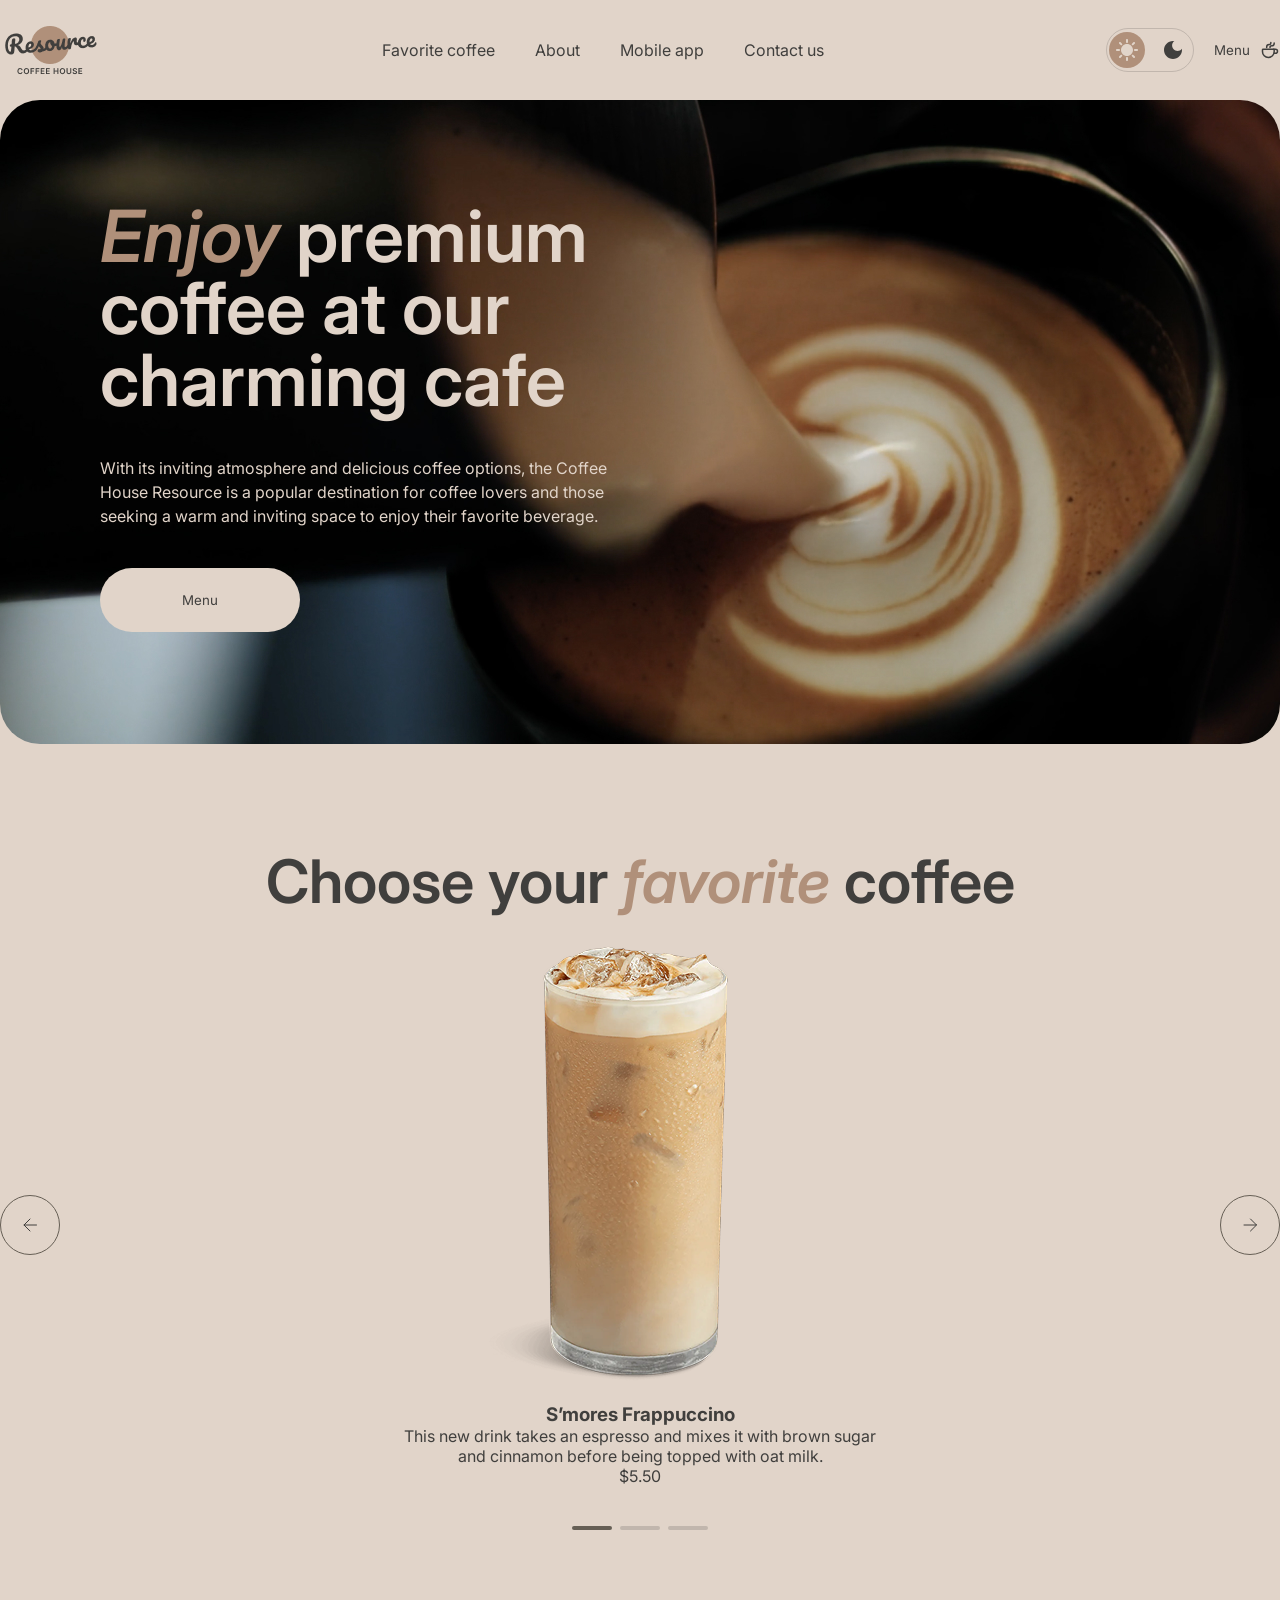
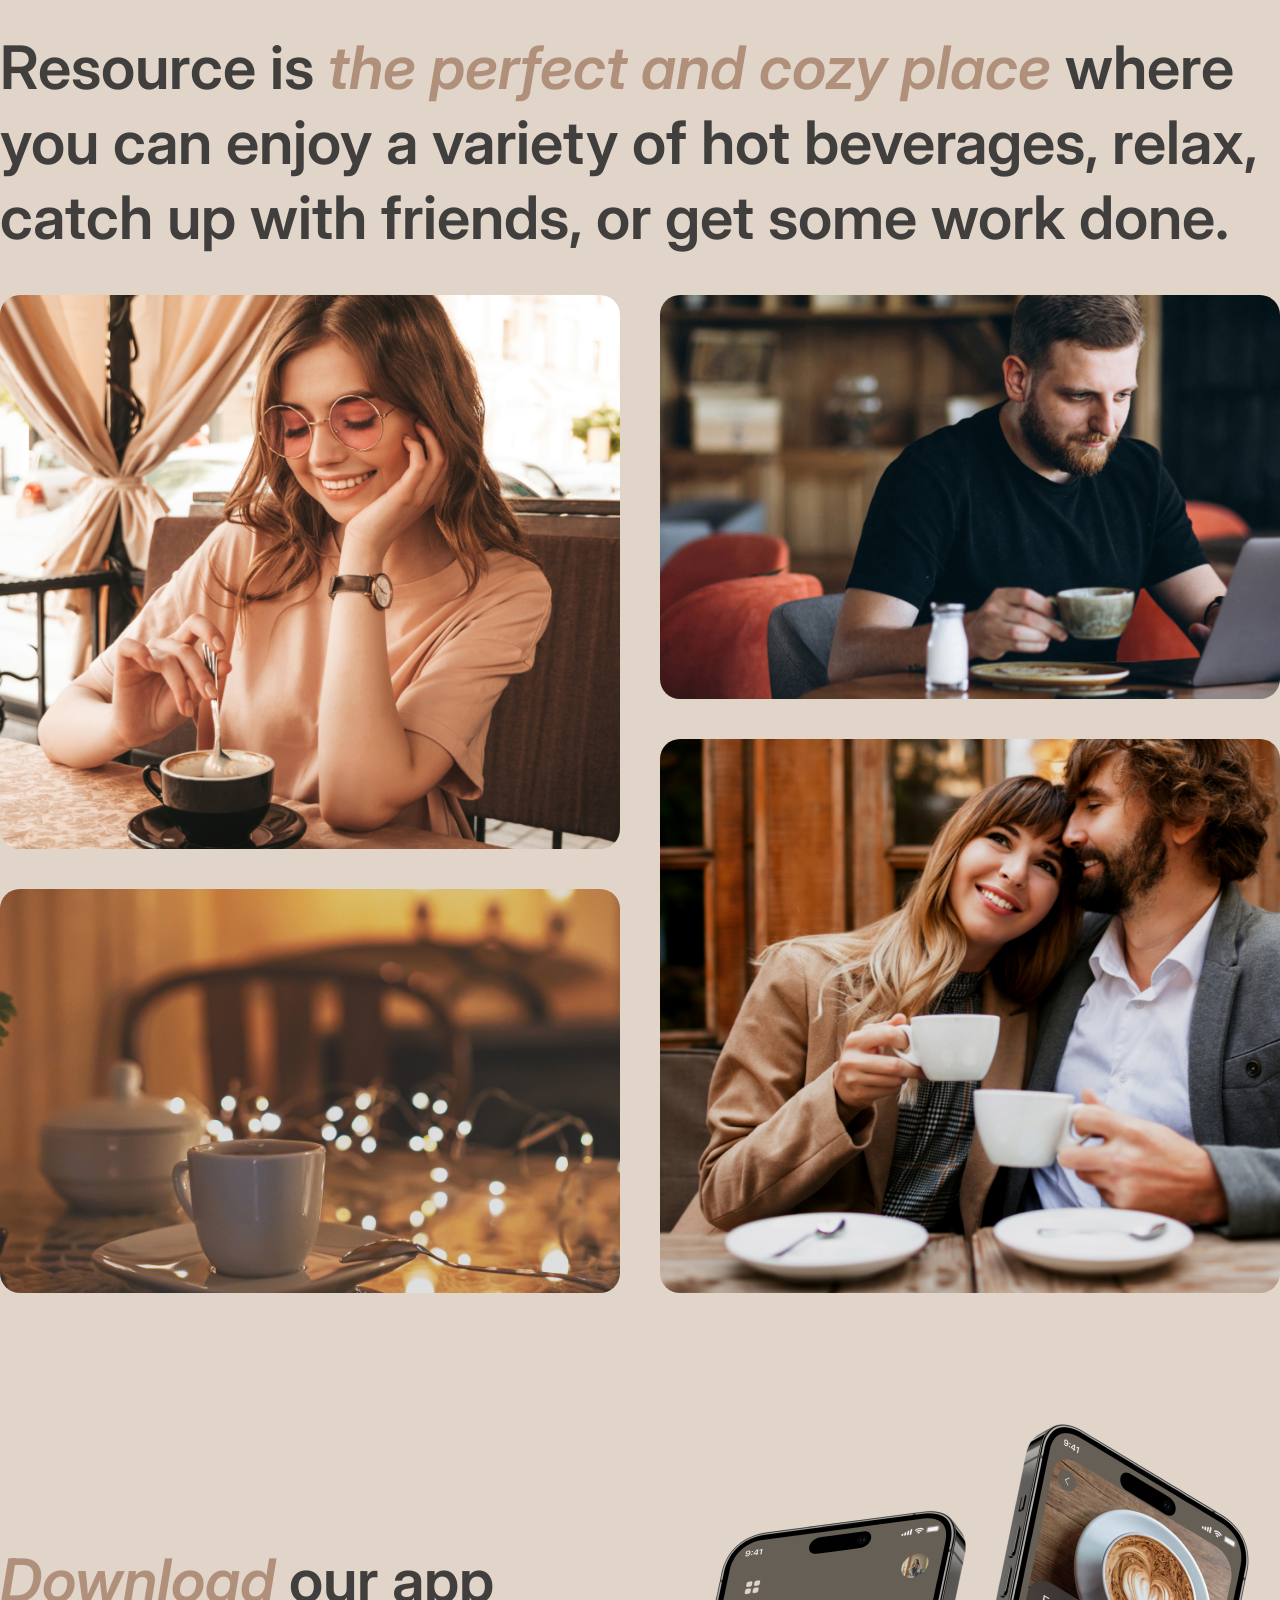
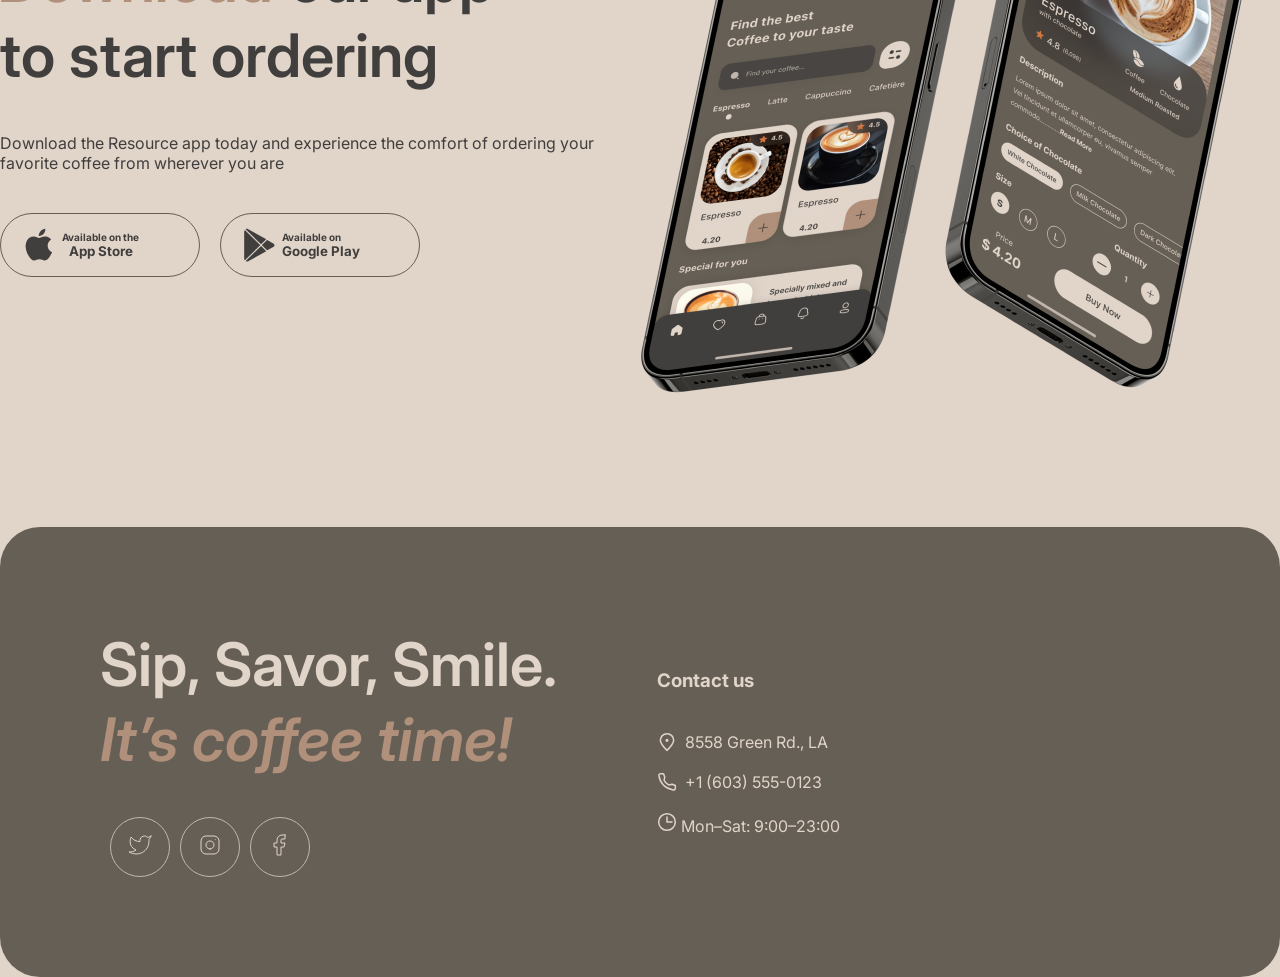
==== index.html @ 0cc82305 "fix: fix layout for desc" ====
<!DOCTYPE html>
<html lang="en">

<head>
    <meta charset="UTF-8">
    <meta name="viewport" content="width=device-width, initial-scale=1.0">
    <link rel="preconnect" href="https://fonts.googleapis.com">
    <link rel="preconnect" href="https://fonts.gstatic.com" crossorigin>
    <link
        href="https://fonts.googleapis.com/css2?family=Inter:ital,opsz,wght@0,14..32,100..900;1,14..32,100..900&display=swap"
        rel="stylesheet">
    <link rel="stylesheet" href="style.css">
    <title>Document</title>
</head>

<body>
    <header class="header">
        <div class="container">
            <div class="logo">
                <img src="img/logo-light.png" alt="logo" class="logo-light">
                <img src="img/logo-dark.png" alt="logo" class="logo-dark">
            </div>
            <nav class="nav">
                <ul class="nav-list">
                    <li class="nav-item"><a href="#choose">Favorite coffee</a></li>
                    <li class="nav-item"><a href="#about">About</a></li>
                    <li class="nav-item"><a href="#app">Mobile app</a></li>
                    <li class="nav-item"><a href="#contacts">Contact us</a></li>
                </ul>
            </nav>
            <div class="actions">
                <div class="theme-switcher">
                    <div class="sun"><svg width="22" height="22" viewBox="0 0 22 22" fill="none"
                            xmlns="http://www.w3.org/2000/svg">
                            <path
                                d="M10 3V1C10 0.45 10.45 0 11 0C11.55 0 12 0.45 12 1V3C12 3.55 11.55 4 11 4C10.45 4 10 3.55 10 3ZM17.36 6.05L18.77 4.63C19.16 4.24 19.16 3.61 18.77 3.22C18.38 2.83 17.75 2.83 17.36 3.22L15.95 4.64C15.56 5.03 15.56 5.66 15.95 6.05C16.34 6.44 16.97 6.44 17.36 6.05ZM21 10H19C18.45 10 18 10.45 18 11C18 11.55 18.45 12 19 12H21C21.55 12 22 11.55 22 11C22 10.45 21.55 10 21 10ZM11 18C10.45 18 10 18.45 10 19V21C10 21.55 10.45 22 11 22C11.55 22 12 21.55 12 21V19C12 18.45 11.55 18 11 18ZM4.64 6.05L3.22 4.64C2.83 4.25 2.83 3.61 3.22 3.23C3.61 2.85 4.25 2.84 4.63 3.23L6.04 4.64C6.43 5.03 6.43 5.67 6.04 6.05C5.65 6.43 5.02 6.44 4.64 6.05ZM15.95 15.95C15.56 16.34 15.56 16.98 15.95 17.36L17.36 18.77C17.75 19.16 18.39 19.16 18.77 18.77C19.16 18.38 19.16 17.74 18.77 17.36L17.36 15.95C16.98 15.56 16.34 15.56 15.95 15.95ZM1 12H3C3.55 12 4 11.55 4 11C4 10.45 3.55 10 3 10H1C0.45 10 0 10.45 0 11C0 11.55 0.45 12 1 12ZM4.64 18.78L6.05 17.37C6.44 16.98 6.44 16.34 6.05 15.96C5.66 15.58 5.02 15.57 4.64 15.96L3.23 17.37C2.84 17.76 2.84 18.4 3.23 18.78C3.61 19.17 4.25 19.17 4.64 18.78ZM11 5C7.69 5 5 7.69 5 11C5 14.31 7.69 17 11 17C14.31 17 17 14.31 17 11C17 7.69 14.31 5 11 5Z"
                                fill="#E1D4C9" />
                        </svg></div>
                    <div class="moon"><svg width="18" height="18" viewBox="0 0 18 18" fill="none"
                            xmlns="http://www.w3.org/2000/svg">
                            <path
                                d="M9 0C4.03 0 0 4.03 0 9C0 13.97 4.03 18 9 18C13.97 18 18 13.97 18 9C18 8.54 17.96 8.08 17.9 7.64C16.92 9.01 15.32 9.9 13.5 9.9C10.52 9.9 8.1 7.48 8.1 4.5C8.1 2.69 8.99 1.08 10.36 0.0999999C9.92 0.0399999 9.46 0 9 0Z"
                                fill="#403F3D" />
                        </svg></div>
                </div>
                <button class="menu-btn"><a href="catalog.html">Menu <svg width="20" height="20" viewBox="0 0 20 20"
                            fill="none" xmlns="http://www.w3.org/2000/svg">

                            <path
                                d="M14.167 9.76667V11.6667C14.167 14.8883 11.5553 17.5 8.33366 17.5C5.112 17.5 2.50033 14.8883 2.50033 11.6667V9.76667C2.50033 9.4353 2.76896 9.16667 3.10033 9.16667H13.567C13.8984 9.16667 14.167 9.4353 14.167 9.76667Z"
                                stroke="currentColor" stroke-width="1.5" stroke-linecap="round"
                                stroke-linejoin="round" />
                            <path
                                d="M10.0003 7.50008C10.0003 6.66675 10.5956 5.83341 11.786 5.83341C13.101 5.83341 14.167 4.76743 14.167 3.45246V2.91675"
                                stroke="currentColor" stroke-width="1.5" stroke-linecap="round"
                                stroke-linejoin="round" />
                            <path
                                d="M6.66634 7.5V7.08333C6.66634 5.70262 7.78563 4.58333 9.16634 4.58333C10.0868 4.58333 10.833 3.83714 10.833 2.91667V2.5"
                                stroke="currentColor" stroke-width="1.5" stroke-linecap="round"
                                stroke-linejoin="round" />
                            <path
                                d="M13.333 9.16675H15.4163C16.5669 9.16675 17.4997 10.0995 17.4997 11.2501C17.4997 12.4007 16.5669 13.3334 15.4163 13.3334H14.1663"
                                stroke="currentColor" stroke-width="1.5" stroke-linecap="round"
                                stroke-linejoin="round" />
                        </svg></a>
                </button>

                <button class="hamburger">
                    <span></span>
                    <span></span>
                    <span></span>
                </button>
            </div>

        </div>

    </header>

    <main>
        <section class="hero">
            <div class="container">
                <div class="hero-wrapper">
                    <h1 class="main-title"><span class="italic">Enjoy </span>premium coffee at our charming cafe</h1>
                    <div class="descr descr-hero">With its inviting atmosphere and delicious coffee options, the Coffee
                        House
                        Resource is a popular destination for coffee lovers and those seeking a warm and inviting space
                        to enjoy
                        their favorite beverage.</div>
                    <button class="btn"><a href="catalog.html">Menu</a></button>
                </div>

            </div>

        </section>
        <section class="choose" id="choose">
            <div class="container">
                <h2>Choose your <span class="italic">favorite</span> coffee</h2>
                <div class="slider">
                    <div class="arrow-left"><svg width="24" height="24" viewBox="0 0 24 24" fill="none"
                            xmlns="http://www.w3.org/2000/svg">
                            <path d="M18.5 12H6M12 18L6 12L12 6" stroke="currentColor" stroke-linecap="round"
                                stroke-linejoin="round" />
                        </svg></div>
                    <div class="slider-card">
                        <div class="slider-image">
                            <img src="img/coffee-slider-1.png" alt="Frappuccino">
                        </div>
                        <h3 class="slider-title">S’mores Frappuccino</h3>
                        <div class="descr">This new drink takes an espresso and mixes it with brown sugar and
                            cinnamon before being topped with oat milk.</div>
                        <div class="slider-price">$5.50</div>
                        <div class="slider-controls">
                            <div class="slider-control control-active"></div>
                            <div class="slider-control"></div>
                            <div class="slider-control"></div>
                        </div>
                    </div>
                    <div class="arrow-right"><svg width="24" height="24" viewBox="0 0 24 24" fill="none"
                            xmlns="http://www.w3.org/2000/svg">
                            <path d="M6 12H18.5M12.5 18L18.5 12L12.5 6" stroke="currentColor" stroke-linecap="round"
                                stroke-linejoin="round" />
                        </svg>
                    </div>
                </div>
            </div>

        </section>
        <section class="about" id="about">
            <div class="container">
                <h2>Resource is <span class="italic">the perfect and cozy place</span> where you can enjoy a variety of
                    hot beverages, relax, catch
                    up with friends, or get some work done.</h2>
                <div class="gallery">
                    <div class="gallery-column">
                        <div class="gallery-item gallery-item-tall"><img src="img/about-1.jpg" alt=""
                                class="gallery-img"></div>
                        <div class="gallery-item gallery-item-short"><img src="img/about-2.jpg" alt=""
                                class="gallery-img"></div>
                    </div>
                    <div class="gallery-column">
                        <div class="gallery-item gallery-item-short"><img src="img/about-3.jpg" alt=""
                                class="gallery-img"></div>
                        <div class="gallery-item gallery-item-tall"><img src="img/about-4.jpg" alt=""
                                class="gallery-img"></div>
                    </div>

                </div>
            </div>
        </section>
        <section id="app">
            <div class="container">
                <div class="app-wrapper">
                    <h2><span class="italic">Download</span> our app<br>
                        to start ordering</h2>
                    <div class="descr">Download the Resource app today and experience the comfort of ordering your
                        favorite
                        coffee from wherever you are</div>

                    <div class="download-btns">
                        <button class="download-btn"><svg width="36" height="36" viewBox="0 0 36 36" fill="none"
                                xmlns="http://www.w3.org/2000/svg">
                                <path
                                    d="M26.7073 18.6307C26.6704 14.6324 30.065 12.6872 30.2203 12.5966C28.2977 9.86366 25.3178 9.49026 24.2707 9.46048C21.7679 9.20369 19.3403 10.9206 18.0654 10.9206C16.765 10.9206 14.8017 9.48529 12.6858 9.52747C9.96293 9.56841 7.41566 11.1055 6.0186 13.4923C3.13542 18.359 5.28572 25.5108 8.04802 29.4446C9.42981 31.3712 11.0444 33.5223 13.1578 33.4466C15.2254 33.3635 15.9978 32.1614 18.4929 32.1614C20.9651 32.1614 21.6903 33.4466 23.8457 33.3983C26.0647 33.3635 27.4618 31.463 28.7952 29.519C30.392 27.3108 31.0333 25.1362 31.0588 25.0245C31.0066 25.0071 26.7493 23.4229 26.7073 18.6307Z"
                                    fill="currentColor" />
                                <path
                                    d="M22.6357 6.87268C23.7477 5.51675 24.5086 3.67205 24.2974 1.80005C22.6879 1.86952 20.675 2.88554 19.5159 4.21169C18.4903 5.38029 17.5742 7.29571 17.8109 9.097C19.6189 9.2285 21.4753 8.20752 22.6357 6.87268Z"
                                    fill="currentColor" />
                            </svg>
                            <div class="btn-text">
                                <p>Available on the</p>
                                <p>App Store</p>
                            </div>
                        </button>
                        <button class="download-btn">
                            <svg width="36" height="36" viewBox="0 0 36 36" fill="none"
                                xmlns="http://www.w3.org/2000/svg">
                                <path
                                    d="M3.7558 3.20297C3.39335 3.57289 3.18359 4.14884 3.18359 4.89471V31.4994C3.18359 32.2453 3.39335 32.8212 3.7558 33.1911L3.84525 33.2723L19.1359 18.37V18.0181L3.84525 3.11575L3.7558 3.20297Z"
                                    fill="currentColor" />
                                <path
                                    d="M26.0776 23.34L20.9863 18.37V18.0181L26.0837 13.0482L26.1979 13.1128L32.2345 16.4617C33.9573 17.4121 33.9573 18.976 32.2345 19.9324L26.1979 23.2753L26.0776 23.34V23.34Z"
                                    fill="currentColor" />
                                <path
                                    d="M25.2733 24.2007L20.0617 19.1195L4.68164 34.1166C5.25384 34.7031 6.18695 34.7737 7.24807 34.1873L25.2733 24.2007"
                                    fill="currentColor" />
                                <path
                                    d="M25.2733 12.1876L7.24807 2.20103C6.18695 1.62058 5.25384 1.69125 4.68164 2.27772L20.0617 17.2688L25.2733 12.1876Z"
                                    fill="currentColor" />
                            </svg>

                            <div class="btn-text">
                                <p>Available on</p>
                                <p>Google Play</p>
                            </div>
                        </button>


                    </div>
                </div>
                <div class="app-image"><img src="img/mobile-screens-t.png" alt=""></div>


            </div>
        </section>
    </main>
    <footer class="footer" id="contacts">
        <div class="container">
            <div class="socials">
                <h2>Sip, Savor, Smile.<br><span class="italic">It’s coffee time!</span></h2>
                <ul class="social-links">
                    <a href="https://twitter.com">
                        <li class="social-link"><svg width="24" height="24" viewBox="0 0 24 24" fill="none"
                                xmlns="http://www.w3.org/2000/svg">
                                <path
                                    d="M23 3.01006C23 3.01006 20.9821 4.20217 19.86 4.54006C19.2577 3.84757 18.4573 3.35675 17.567 3.13398C16.6767 2.91122 15.7395 2.96725 14.8821 3.29451C14.0247 3.62177 13.2884 4.20446 12.773 4.96377C12.2575 5.72309 11.9877 6.62239 12 7.54006V8.54006C10.2426 8.58562 8.50127 8.19587 6.93101 7.4055C5.36074 6.61513 4.01032 5.44869 3 4.01006C3 4.01006 -1 13.0101 8 17.0101C5.94053 18.408 3.48716 19.109 1 19.0101C10 24.0101 21 19.0101 21 7.51006C20.9991 7.23151 20.9723 6.95365 20.92 6.68006C21.9406 5.67355 23 3.01006 23 3.01006Z"
                                    stroke="currentColor" stroke-linecap="round" stroke-linejoin="round" />
                            </svg>
                    </a></li>
                    <li class="social-link">
                        <a href="https://instagram.com"><svg width="24" height="24" viewBox="0 0 24 24" fill="none"
                                xmlns="http://www.w3.org/2000/svg">
                                <path
                                    d="M12 16C14.2091 16 16 14.2091 16 12C16 9.79086 14.2091 8 12 8C9.79086 8 8 9.79086 8 12C8 14.2091 9.79086 16 12 16Z"
                                    stroke="currentColor" stroke-linecap="round" stroke-linejoin="round" />
                                <path
                                    d="M3 16V8C3 5.23858 5.23858 3 8 3H16C18.7614 3 21 5.23858 21 8V16C21 18.7614 18.7614 21 16 21H8C5.23858 21 3 18.7614 3 16Z"
                                    stroke="currentColor" />
                                <path d="M17.5 6.51L17.51 6.49889" stroke="#E1D4C9" stroke-linecap="round"
                                    stroke-linejoin="round" />
                            </svg></a>
                    </li>
                    <li class="social-link">
                        <a href="http://facebook.com">
                            <svg width="24" height="24" viewBox="0 0 24 24" fill="none"
                                xmlns="http://www.w3.org/2000/svg">
                                <path
                                    d="M17 2H14C12.6739 2 11.4021 2.52678 10.4645 3.46447C9.52678 4.40215 9 5.67392 9 7V10H6V14H9V22H13V14H16L17 10H13V7C13 6.73478 13.1054 6.48043 13.2929 6.29289C13.4804 6.10536 13.7348 6 14 6H17V2Z"
                                    stroke="currentColor" stroke-linecap="round" stroke-linejoin="round" />
                            </svg>

                        </a>
                    </li>
                </ul>
            </div>
            <div class="contacts">
                <h3>Contact us</h3>
                <ul class="contacts-list">
                    <li class="contacts-item">
                        <a href="https://www.google.com/maps?q=48.513891690605014,-122.33478151652291" target="_blank" rel="noopener noreferrer" class="contacts-link">
                            <svg width="20" height="20" viewBox="0 0 20 20" fill="none"
                                xmlns="http://www.w3.org/2000/svg">
                                <path
                                    d="M16.6663 8.33329C16.6663 12.0152 9.99967 18.3333 9.99967 18.3333C9.99967 18.3333 3.33301 12.0152 3.33301 8.33329C3.33301 4.65139 6.31778 1.66663 9.99967 1.66663C13.6816 1.66663 16.6663 4.65139 16.6663 8.33329Z"
                                    stroke="#E1D4C9" stroke-width="1.5" />
                                <path
                                    d="M10.0003 9.16667C10.4606 9.16667 10.8337 8.79357 10.8337 8.33333C10.8337 7.8731 10.4606 7.5 10.0003 7.5C9.54009 7.5 9.16699 7.8731 9.16699 8.33333C9.16699 8.79357 9.54009 9.16667 10.0003 9.16667Z"
                                    fill="#E1D4C9" stroke="#E1D4C9" stroke-width="1.5" stroke-linecap="round"
                                    stroke-linejoin="round" />
                            </svg>

                            <span>8558 Green Rd., LA</span>
                        </a>
                    </li>
                    <li class="contacts-item">
                        <a href="tel:+16035550123" class="contacts-link">
                            <svg width="20" height="20" viewBox="0 0 20 20" fill="none"
                                xmlns="http://www.w3.org/2000/svg">
                                <path
                                    d="M15.0984 12.2516L11.6665 12.9166C9.34845 11.7531 7.91654 10.4166 7.08321 8.33329L7.72483 4.89154L6.51197 1.66663L3.72946 1.66663C2.60191 1.66663 1.71466 2.59958 1.90108 3.71161C2.29888 6.08454 3.37231 10.0391 6.24987 12.9166C9.27338 15.9401 13.5661 17.3318 16.1378 17.9288C17.299 18.1983 18.3332 17.2908 18.3332 16.0988L18.3332 13.4843L15.0984 12.2516Z"
                                    stroke="#E1D4C9" stroke-width="1.5" stroke-linecap="round"
                                    stroke-linejoin="round" />
                            </svg>

                            <span>+1 (603) 555-0123</span>
                        </a>
                    </li>
                    <li class="contacts-item">
                        
                            <svg width="20" height="20" viewBox="0 0 20 20" fill="none"
                                xmlns="http://www.w3.org/2000/svg">
                                <g clip-path="url(#clip0_217_1736)">
                                    <path d="M10 5L10 10L15 10" stroke="#E1D4C9" stroke-width="1.5"
                                        stroke-linecap="round" stroke-linejoin="round" />
                                    <path
                                        d="M10.0003 18.3333C14.6027 18.3333 18.3337 14.6023 18.3337 9.99996C18.3337 5.39759 14.6027 1.66663 10.0003 1.66663C5.39795 1.66663 1.66699 5.39759 1.66699 9.99996C1.66699 14.6023 5.39795 18.3333 10.0003 18.3333Z"
                                        stroke="#E1D4C9" stroke-width="1.5" stroke-linecap="round"
                                        stroke-linejoin="round" />
                                </g>
                                <defs>
                                    <clipPath id="clip0_217_1736">
                                        <rect width="20" height="20" fill="white" />
                                    </clipPath>
                                </defs>
                            </svg>

                            <span>Mon–Sat: 9:00–23:00</span>
                        
                    </li>
                </ul>
            </div>
        </div>
    </footer>
    <script src="script.js"></script>

</body>

</html>
---- style.css ----
:root {
    --text-primary: #403F3D;
    --text-inverse: #E1D4C9;
    --text-accent: #B0907A;
    --bc-primary: #E1D4C9;
    --bc-container: #665F55;
    --overlay: #403F3D;
    --bord-primary: #C1B6AD;
    --bord-inverse: #665F55;
}

[data-theme="dark"] {
    --text-primary: #E1D4C9;
    --bc-primary: #292826;
    --bc-container: #403F3D;
    --overlay: #292826;
    --bord-primary: #665F55;
    --bord-inverse: #C1B6AD;
}

* {
    box-sizing: border-box;
    padding: 0;
    margin: 0;
    font-family: "Inter", sans-serif;
    scroll-behavior: smooth;
}

.container {
    max-width: 1360px;
    width: 100%;
    margin: 0 auto;
}

.header .container,
.nav-list,
.actions,
.theme-switcher,
.slider,
.gallery,
#app .container,
.download-btns,
.footer .container {
    display: flex;
    align-items: center;
}

section {
    padding: 50px 0;
}

h1 {
    font-size: 72px;
    line-height: 72px;
    font-weight: 600;
}

h2 {
    font-size: 60px;
    line-height: 75px;
    font-weight: 600;
}

ul {
    list-style-type: none;
}

a {
    text-decoration: none;
    color: var(--text-primary);
}

.italic {
    font-style: italic;
    color: var(--text-accent);
}

button {
    background-color: var(--bc-primary);
    color: var(--text-primary);

}


body {
    background-color: var(--bc-primary);
    font-size: 16px;
    color: var(--text-primary);
}

.header .container {
    justify-content: space-between;
    align-items: center;
    padding: 20px 0;
}

.logo{
    align-items: center;
    height: 60px;
}

.logo-dark {
    display: none;
}

html[data-theme="dark"] .logo-light { display: none; }
html[data-theme="dark"] .logo-dark  { display: block; }

.nav-list {
    gap: 40px;
}

.theme-switcher {
    width: 88px;
    height: 44px;
    border-radius: 100px;
    border: 1px solid black;
    border-color: var(--bord-primary);
    justify-content: space-between;
    margin-right: 20px;
}

.sun,
.moon {
    width: 36px;
    height: 36px;
    display: flex;
    align-items: center;
    justify-content: center;

    border-radius: 100px;

}

.sun {
    background-color: var(--text-accent);
    margin-left: 2px;
}

.moon {
    margin-right: 2px;
}

.menu-btn {
    border: none;
    gap: 10px;
}

.menu-btn a {
    border: none;
    display: flex;
    align-items: center;
    gap: 10px;
}

.hero {
    padding: 0;
}

.hero .container {
    background: url(img/img-hero.jpg) no-repeat;
    min-height: 644px;
    border-radius: 40px;
    padding: 100px;
}

.hero,
.footer {
    color: var(--text-inverse);
}

.hero-wrapper {
    max-width: 530px;
    display: flex;
    flex-direction: column;
    justify-content: space-between;
}

.descr-hero {
    margin: 40px 0;
    line-height: 24px;
}

.btn {
    width: 200px;
    height: 64px;
    background-color: var(--bc-primary);
    border-radius: 100px;
    border: none;
}

.choose {
    padding-top: 100px;
    text-align: center;
}

.slider {
    width: 100%;
    justify-content: space-between;
}

.arrow-left,
.arrow-right {
    width: 60px;
    height: 60px;
    border-radius: 100px;
    border: 1px solid var(--bord-inverse);
    display: flex;
    justify-content: center;
    align-items: center;
    flex-shrink: 0;
    cursor: pointer;
}

.slider-card {
    flex: 1 1 auto;
    min-width: 0;
    max-width: 480px;
}

.slider-controls {
    display: flex;
    gap: 8px;
    justify-content: center;
    margin-top: 40px;
}

.slider-control {
    width: 40px;
    height: 4px;
    background-color: var(--bord-primary);
    border-radius: 100px;
}

.control-active {
    background-color: var(--bord-inverse);
}

.gallery {
    gap: 40px;
    margin-top: 40px;
}

.gallery-column {
    display: flex;
    flex-direction: column;
    gap: 40px;
    flex: 1 1 0;
    min-width: 0;
}

.gallery-item {
    overflow: hidden;
    border-radius: 20px;
    width: 100%;
}

.gallery-item-tall {
    aspect-ratio: 660 / 590;
}

.gallery-item-short {
    aspect-ratio: 660 / 430;
}

.gallery-img {
    display: block;
    width: 100%;
    height: 100%;
    object-fit: cover;
    object-position: center;
}

#app h2 {
    margin-bottom: 40px;
}

#app .container {
    justify-content: space-between;
    flex-wrap: wrap;
}

.app-image {
    width: 630px;
    max-width: 100%;
    flex: 1 1 0;
}

.app-wrapper {
    max-width: 630px;
    flex: 1 1 0;
}

.download-btns {
    margin-top: 40px;
    gap: 20px;
}

.download-btn {
    width: 200px;
    height: 64px;
    border-radius: 100px;
    border: 1px solid var(--bord-inverse);
    display: flex;
    font-weight: 700;
    align-items: center;
    gap: 5px;
    padding-left: 20px;
}

.btn-text p:first-child {
    font-size: 10px;
    text-align: left;
}

.footer {
    margin-top: 50px;
}

.footer .container {
    background-color: var(--bc-container);
    border-radius: 40px;
    gap: 100px;
    padding: 100px;
}

.social-links {
    margin-top: 40px;
    display: flex;
    align-items: center;
    gap: 10px;
    color: var(--text-inverse);
}

.social-link {
    display: flex;
    align-items: center;
    justify-content: center;
    border: 1px solid var(--bord-primary);
    width: 60px;
    height: 60px;
    border-radius: 40px;

}

.social-link a {
    color: var(--text-inverse);
}

.contacts-list {
    margin-top: 40px;
}

.contacts-item {
    margin-top: 20px;
}

.contacts-link {
    color: var(--text-inverse);
    display: flex;
    gap: 8px;
}

.hamburger {
    display: none;
    flex-direction: column;
    justify-content: space-between;
    width: 44px;
    height: 44px;
    padding: 12px 10px;
    background: none;
    border: none;
    cursor: pointer;
}

.hamburger span {
    display: block;
    height: 2px;
    width: 100%;
    background: #403F3D;
    border-radius: 2px;
}

@media (max-width: 768px) {
    .container {
        max-width: 688px;
    }

    .nav {
        position: absolute;
        top: 100%;
        right: 0;
        left: 0;
        background: var(--bc-primary);
        padding: 40px;
        display: none;
        z-index: 10;
    }

    .hamburger {
        display: flex;
    }

    .slider-image {
        width: 480px;
        max-width: 100%;
        height: auto;
        margin: 0 auto;
    }

    .gallery-item-short {
        display: none;
    }

    .gallery {
        flex-direction: column;
    }

    .gallery-column {
        width: 100%;
    }
}

@media (max-width: 380px) {
    .container {
        max-width: 348px;
    }

    .slider-image {
        width: 348px;
    }
}

.catalog h1 {
    display: none;
}

.catalog-list {
    display: grid;
    grid-template-columns: repeat(4, 1fr);
    gap: 40px;
    list-style: none;
    padding: 0;
    margin: 0;
}

.catalog-item {
    display: flex;
    flex-direction: column;
    justify-content: space-between;
    width: 100%;
    aspect-ratio: 310 / 506;
    border-radius: 40px;
    overflow: hidden;
    background: var(--bc-primary);
    cursor: pointer;
    padding-bottom: 20px;
    border: 1px solid var(--bord-primary);
}

.catalog-content {
    display: flex;
    flex-direction: column;
    justify-content: space-between;
    padding: 10px;
}

.card-image {
    width: 100%;
    aspect-ratio: 1 / 1;
    overflow: hidden;
    flex-shrink: 0;
}

.card-image img {
    display: block;
    width: 100%;
    height: 100%;
    object-fit: cover;
}
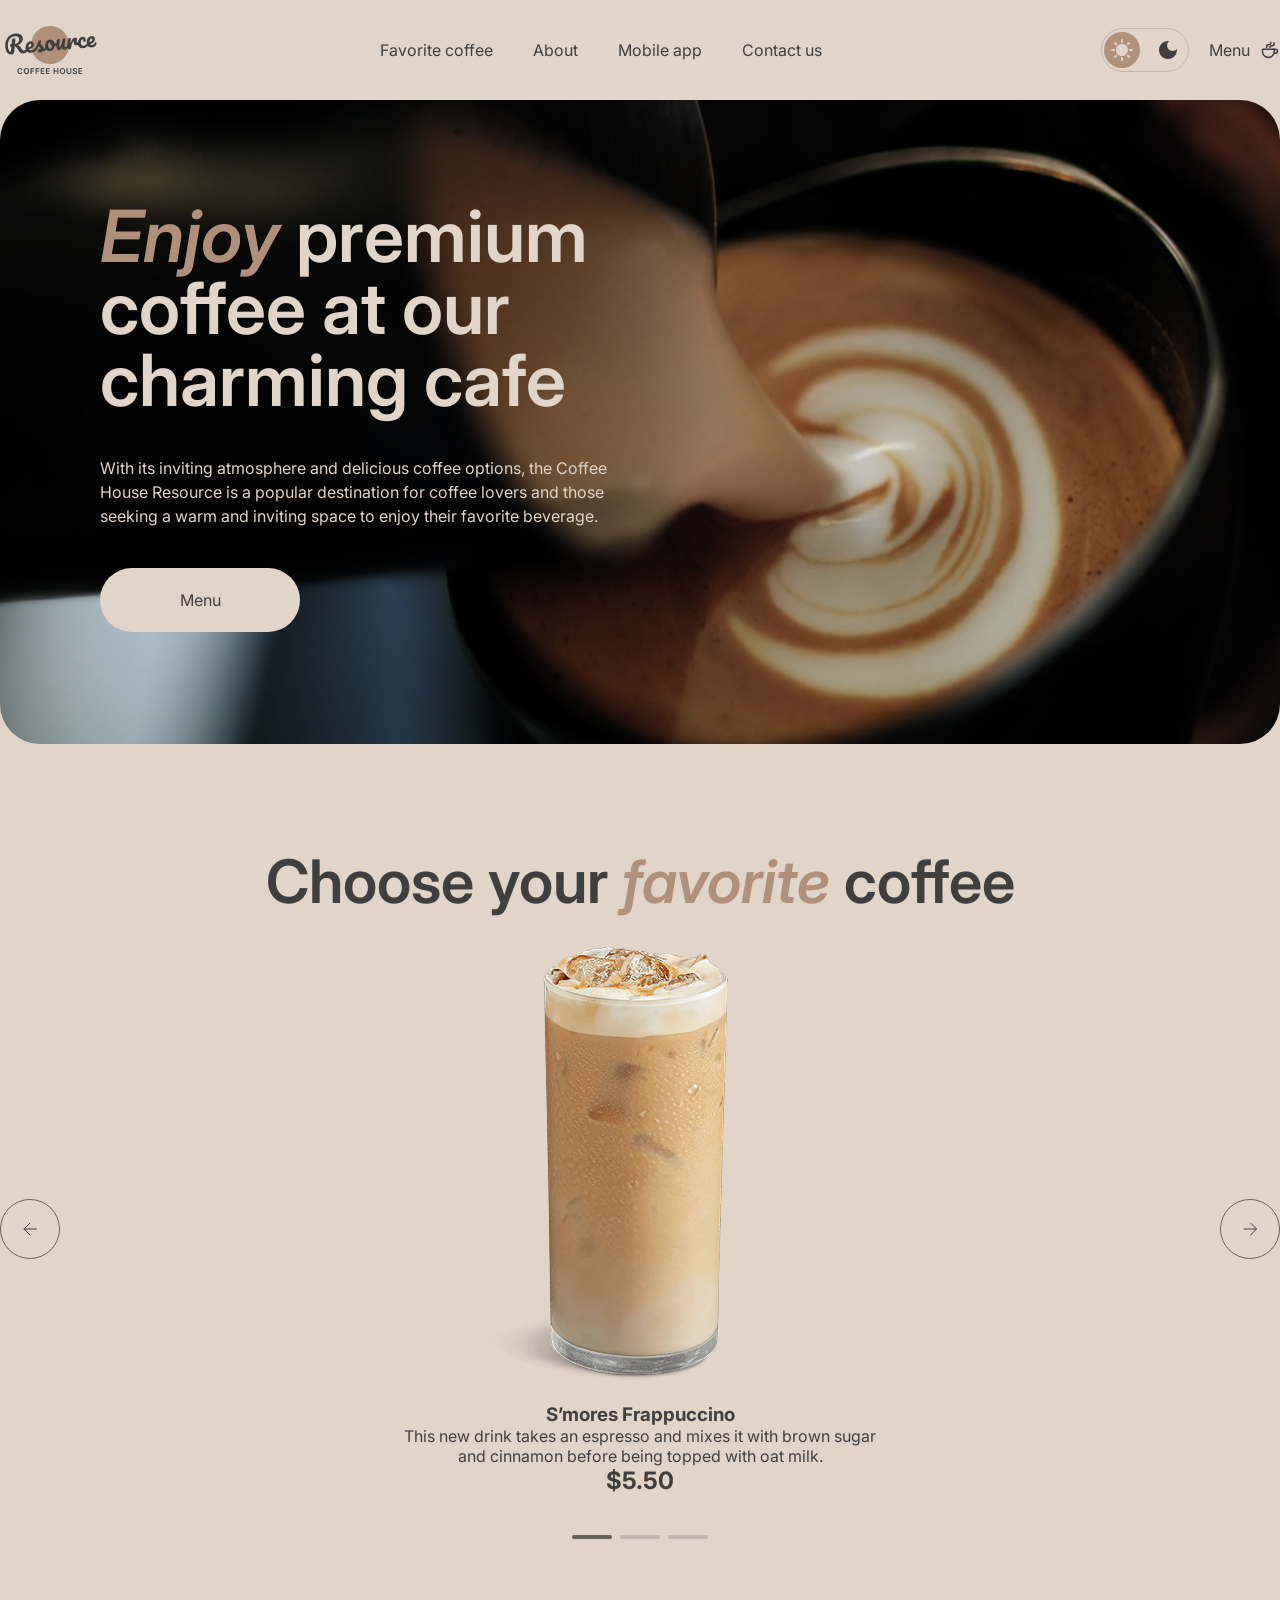
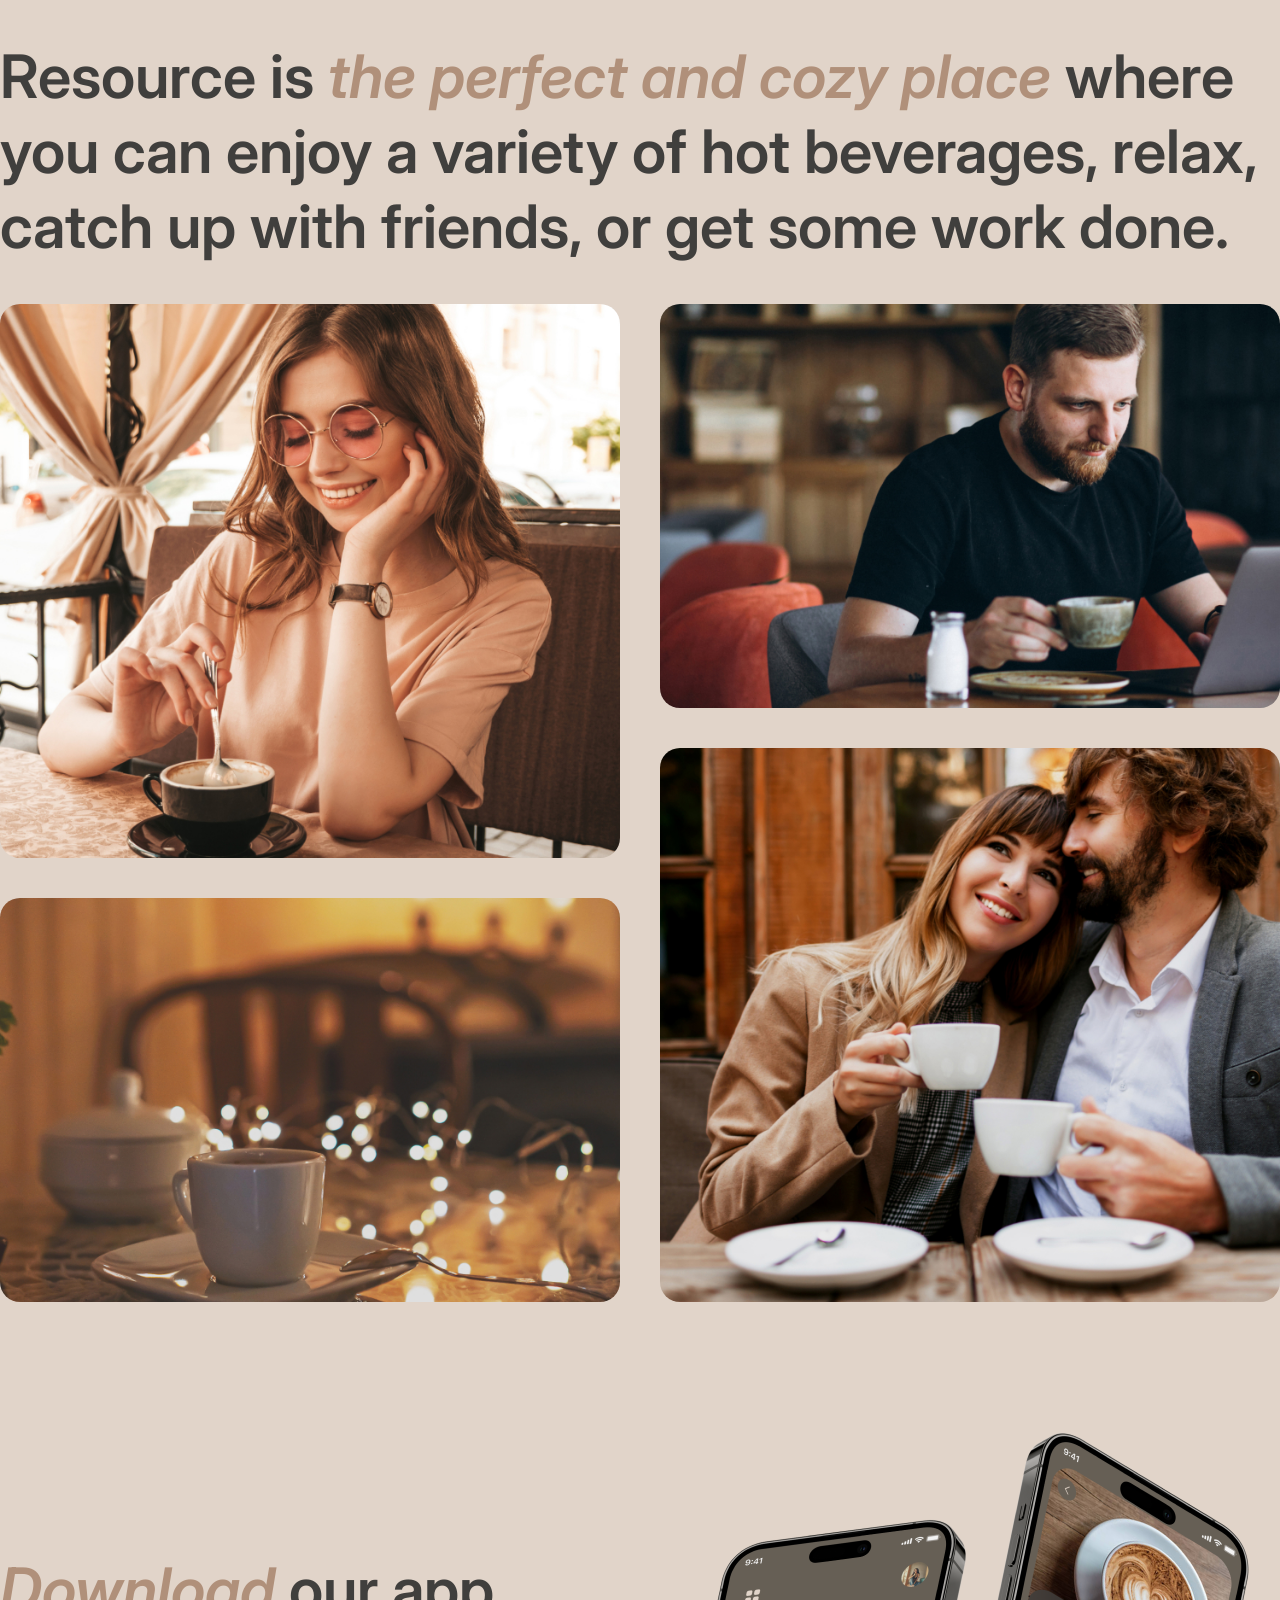
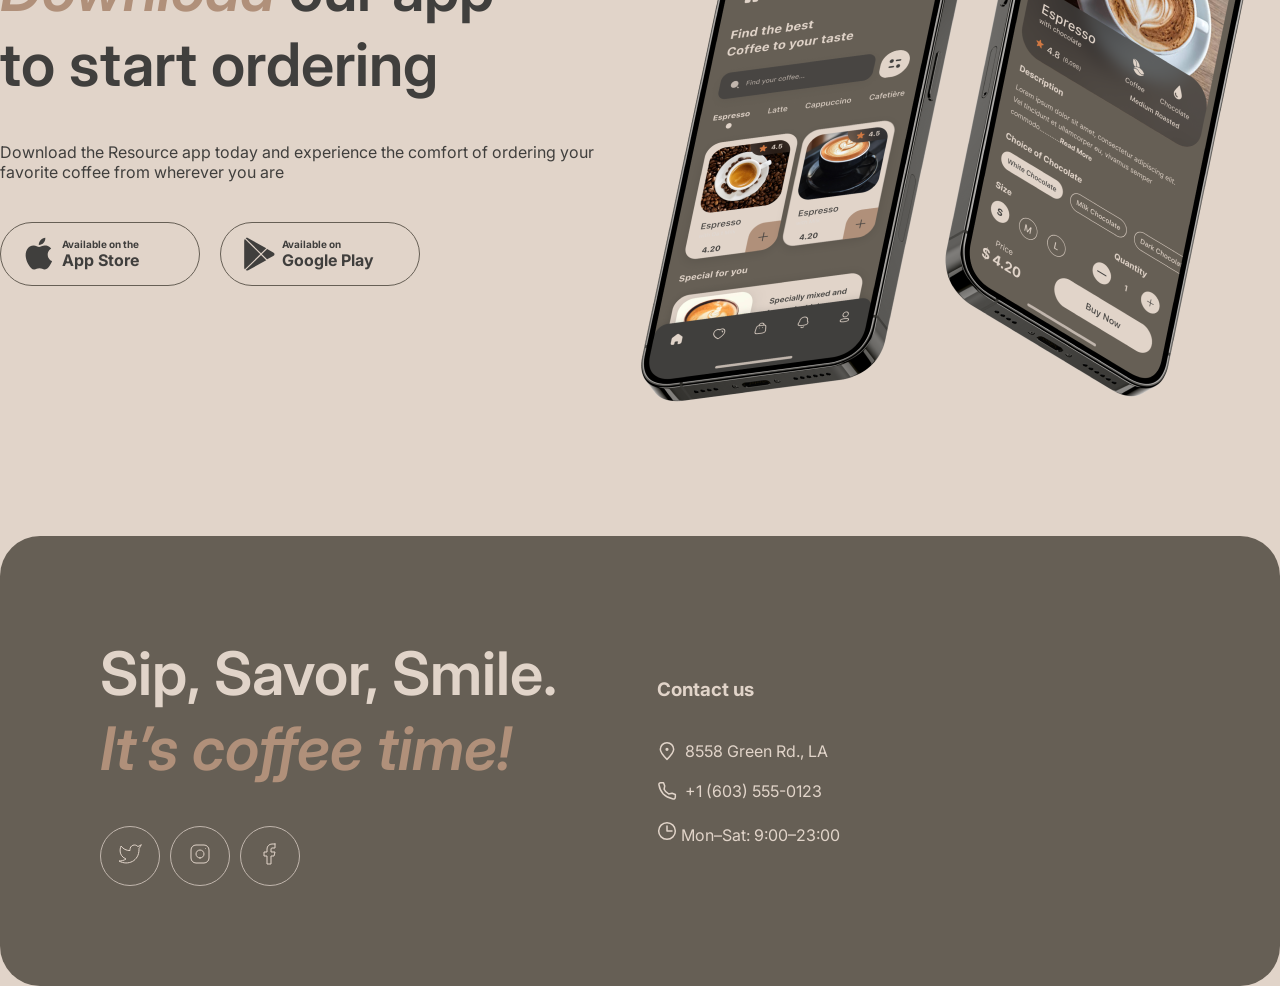
==== commit 75a87ea6: "feat: add favicon and adapt" ====
--- a/index.html
+++ b/index.html
@@ -4,6 +4,7 @@
 <head>
     <meta charset="UTF-8">
     <meta name="viewport" content="width=device-width, initial-scale=1.0">
+    <link rel="icon" type="image/x-icon" href="favicon.ico">
     <link rel="preconnect" href="https://fonts.googleapis.com">
     <link rel="preconnect" href="https://fonts.gstatic.com" crossorigin>
     <link
@@ -17,8 +18,11 @@
     <header class="header">
         <div class="container">
             <div class="logo">
-                <img src="img/logo-light.png" alt="logo" class="logo-light">
-                <img src="img/logo-dark.png" alt="logo" class="logo-dark">
+                <a href="#">
+                    <img src="img/logo-light.png" alt="logo" class="logo-light">
+                    <img src="img/logo-dark.png" alt="logo" class="logo-dark">
+                </a>
+
             </div>
             <nav class="nav">
                 <ul class="nav-list">
@@ -43,30 +47,25 @@
                                 fill="#403F3D" />
                         </svg></div>
                 </div>
-                <button class="menu-btn"><a href="catalog.html">Menu <svg width="20" height="20" viewBox="0 0 20 20"
-                            fill="none" xmlns="http://www.w3.org/2000/svg">
-
-                            <path
-                                d="M14.167 9.76667V11.6667C14.167 14.8883 11.5553 17.5 8.33366 17.5C5.112 17.5 2.50033 14.8883 2.50033 11.6667V9.76667C2.50033 9.4353 2.76896 9.16667 3.10033 9.16667H13.567C13.8984 9.16667 14.167 9.4353 14.167 9.76667Z"
-                                stroke="currentColor" stroke-width="1.5" stroke-linecap="round"
-                                stroke-linejoin="round" />
-                            <path
-                                d="M10.0003 7.50008C10.0003 6.66675 10.5956 5.83341 11.786 5.83341C13.101 5.83341 14.167 4.76743 14.167 3.45246V2.91675"
-                                stroke="currentColor" stroke-width="1.5" stroke-linecap="round"
-                                stroke-linejoin="round" />
-                            <path
-                                d="M6.66634 7.5V7.08333C6.66634 5.70262 7.78563 4.58333 9.16634 4.58333C10.0868 4.58333 10.833 3.83714 10.833 2.91667V2.5"
-                                stroke="currentColor" stroke-width="1.5" stroke-linecap="round"
-                                stroke-linejoin="round" />
-                            <path
-                                d="M13.333 9.16675H15.4163C16.5669 9.16675 17.4997 10.0995 17.4997 11.2501C17.4997 12.4007 16.5669 13.3334 15.4163 13.3334H14.1663"
-                                stroke="currentColor" stroke-width="1.5" stroke-linecap="round"
-                                stroke-linejoin="round" />
-                        </svg></a>
-                </button>
+                <a class="menu-btn" href="catalog.html">Menu <svg width="20" height="20" viewBox="0 0 20 20" fill="none"
+                        xmlns="http://www.w3.org/2000/svg">
+
+                        <path
+                            d="M14.167 9.76667V11.6667C14.167 14.8883 11.5553 17.5 8.33366 17.5C5.112 17.5 2.50033 14.8883 2.50033 11.6667V9.76667C2.50033 9.4353 2.76896 9.16667 3.10033 9.16667H13.567C13.8984 9.16667 14.167 9.4353 14.167 9.76667Z"
+                            stroke="currentColor" stroke-width="1.5" stroke-linecap="round" stroke-linejoin="round" />
+                        <path
+                            d="M10.0003 7.50008C10.0003 6.66675 10.5956 5.83341 11.786 5.83341C13.101 5.83341 14.167 4.76743 14.167 3.45246V2.91675"
+                            stroke="currentColor" stroke-width="1.5" stroke-linecap="round" stroke-linejoin="round" />
+                        <path
+                            d="M6.66634 7.5V7.08333C6.66634 5.70262 7.78563 4.58333 9.16634 4.58333C10.0868 4.58333 10.833 3.83714 10.833 2.91667V2.5"
+                            stroke="currentColor" stroke-width="1.5" stroke-linecap="round" stroke-linejoin="round" />
+                        <path
+                            d="M13.333 9.16675H15.4163C16.5669 9.16675 17.4997 10.0995 17.4997 11.2501C17.4997 12.4007 16.5669 13.3334 15.4163 13.3334H14.1663"
+                            stroke="currentColor" stroke-width="1.5" stroke-linecap="round" stroke-linejoin="round" />
+                    </svg></a>
+
 
                 <button class="hamburger">
-                    <span></span>
                     <span></span>
                     <span></span>
                 </button>
@@ -86,7 +85,7 @@
                         Resource is a popular destination for coffee lovers and those seeking a warm and inviting space
                         to enjoy
                         their favorite beverage.</div>
-                    <button class="btn"><a href="catalog.html">Menu</a></button>
+                    <a href="catalog.html" class="btn">Menu</a>
                 </div>
 
             </div>
@@ -108,7 +107,7 @@
                         <h3 class="slider-title">S’mores Frappuccino</h3>
                         <div class="descr">This new drink takes an espresso and mixes it with brown sugar and
                             cinnamon before being topped with oat milk.</div>
-                        <div class="slider-price">$5.50</div>
+                        <div class="price">$5.50</div>
                         <div class="slider-controls">
                             <div class="slider-control control-active"></div>
                             <div class="slider-control"></div>
@@ -157,7 +156,7 @@
                         coffee from wherever you are</div>
 
                     <div class="download-btns">
-                        <button class="download-btn"><svg width="36" height="36" viewBox="0 0 36 36" fill="none"
+                        <a href="http://appstore.com" class="download-btn"><svg width="36" height="36" viewBox="0 0 36 36" fill="none"
                                 xmlns="http://www.w3.org/2000/svg">
                                 <path
                                     d="M26.7073 18.6307C26.6704 14.6324 30.065 12.6872 30.2203 12.5966C28.2977 9.86366 25.3178 9.49026 24.2707 9.46048C21.7679 9.20369 19.3403 10.9206 18.0654 10.9206C16.765 10.9206 14.8017 9.48529 12.6858 9.52747C9.96293 9.56841 7.41566 11.1055 6.0186 13.4923C3.13542 18.359 5.28572 25.5108 8.04802 29.4446C9.42981 31.3712 11.0444 33.5223 13.1578 33.4466C15.2254 33.3635 15.9978 32.1614 18.4929 32.1614C20.9651 32.1614 21.6903 33.4466 23.8457 33.3983C26.0647 33.3635 27.4618 31.463 28.7952 29.519C30.392 27.3108 31.0333 25.1362 31.0588 25.0245C31.0066 25.0071 26.7493 23.4229 26.7073 18.6307Z"
@@ -170,8 +169,8 @@
                                 <p>Available on the</p>
                                 <p>App Store</p>
                             </div>
-                        </button>
-                        <button class="download-btn">
+                        </a>
+                        <a href="http://play.google.com" class="download-btn">
                             <svg width="36" height="36" viewBox="0 0 36 36" fill="none"
                                 xmlns="http://www.w3.org/2000/svg">
                                 <path
@@ -192,7 +191,7 @@
                                 <p>Available on</p>
                                 <p>Google Play</p>
                             </div>
-                        </button>
+                        </a>
 
 
                     </div>
@@ -208,14 +207,15 @@
             <div class="socials">
                 <h2>Sip, Savor, Smile.<br><span class="italic">It’s coffee time!</span></h2>
                 <ul class="social-links">
-                    <a href="https://twitter.com">
-                        <li class="social-link"><svg width="24" height="24" viewBox="0 0 24 24" fill="none"
-                                xmlns="http://www.w3.org/2000/svg">
+
+                    <li class="social-link"> 
+                        <a href="https://twitter.com"><svg width="24" height="24"
+                                viewBox="0 0 24 24" fill="none" xmlns="http://www.w3.org/2000/svg">
                                 <path
                                     d="M23 3.01006C23 3.01006 20.9821 4.20217 19.86 4.54006C19.2577 3.84757 18.4573 3.35675 17.567 3.13398C16.6767 2.91122 15.7395 2.96725 14.8821 3.29451C14.0247 3.62177 13.2884 4.20446 12.773 4.96377C12.2575 5.72309 11.9877 6.62239 12 7.54006V8.54006C10.2426 8.58562 8.50127 8.19587 6.93101 7.4055C5.36074 6.61513 4.01032 5.44869 3 4.01006C3 4.01006 -1 13.0101 8 17.0101C5.94053 18.408 3.48716 19.109 1 19.0101C10 24.0101 21 19.0101 21 7.51006C20.9991 7.23151 20.9723 6.95365 20.92 6.68006C21.9406 5.67355 23 3.01006 23 3.01006Z"
                                     stroke="currentColor" stroke-linecap="round" stroke-linejoin="round" />
                             </svg>
-                    </a></li>
+                        </a></li>
                     <li class="social-link">
                         <a href="https://instagram.com"><svg width="24" height="24" viewBox="0 0 24 24" fill="none"
                                 xmlns="http://www.w3.org/2000/svg">
@@ -246,7 +246,8 @@
                 <h3>Contact us</h3>
                 <ul class="contacts-list">
                     <li class="contacts-item">
-                        <a href="https://www.google.com/maps?q=48.513891690605014,-122.33478151652291" target="_blank" rel="noopener noreferrer" class="contacts-link">
+                        <a href="https://www.google.com/maps?q=48.513891690605014,-122.33478151652291" target="_blank"
+                            rel="noopener noreferrer" class="contacts-link">
                             <svg width="20" height="20" viewBox="0 0 20 20" fill="none"
                                 xmlns="http://www.w3.org/2000/svg">
                                 <path
@@ -275,26 +276,25 @@
                         </a>
                     </li>
                     <li class="contacts-item">
-                        
-                            <svg width="20" height="20" viewBox="0 0 20 20" fill="none"
-                                xmlns="http://www.w3.org/2000/svg">
-                                <g clip-path="url(#clip0_217_1736)">
-                                    <path d="M10 5L10 10L15 10" stroke="#E1D4C9" stroke-width="1.5"
-                                        stroke-linecap="round" stroke-linejoin="round" />
-                                    <path
-                                        d="M10.0003 18.3333C14.6027 18.3333 18.3337 14.6023 18.3337 9.99996C18.3337 5.39759 14.6027 1.66663 10.0003 1.66663C5.39795 1.66663 1.66699 5.39759 1.66699 9.99996C1.66699 14.6023 5.39795 18.3333 10.0003 18.3333Z"
-                                        stroke="#E1D4C9" stroke-width="1.5" stroke-linecap="round"
-                                        stroke-linejoin="round" />
-                                </g>
-                                <defs>
-                                    <clipPath id="clip0_217_1736">
-                                        <rect width="20" height="20" fill="white" />
-                                    </clipPath>
-                                </defs>
-                            </svg>
-
-                            <span>Mon–Sat: 9:00–23:00</span>
-                        
+
+                        <svg width="20" height="20" viewBox="0 0 20 20" fill="none" xmlns="http://www.w3.org/2000/svg">
+                            <g clip-path="url(#clip0_217_1736)">
+                                <path d="M10 5L10 10L15 10" stroke="#E1D4C9" stroke-width="1.5" stroke-linecap="round"
+                                    stroke-linejoin="round" />
+                                <path
+                                    d="M10.0003 18.3333C14.6027 18.3333 18.3337 14.6023 18.3337 9.99996C18.3337 5.39759 14.6027 1.66663 10.0003 1.66663C5.39795 1.66663 1.66699 5.39759 1.66699 9.99996C1.66699 14.6023 5.39795 18.3333 10.0003 18.3333Z"
+                                    stroke="#E1D4C9" stroke-width="1.5" stroke-linecap="round"
+                                    stroke-linejoin="round" />
+                            </g>
+                            <defs>
+                                <clipPath id="clip0_217_1736">
+                                    <rect width="20" height="20" fill="white" />
+                                </clipPath>
+                            </defs>
+                        </svg>
+
+                        <span>Mon–Sat: 9:00–23:00</span>
+
                     </li>
                 </ul>
             </div>
--- a/style.css
+++ b/style.css
@@ -78,7 +78,6 @@
 button {
     background-color: var(--bc-primary);
     color: var(--text-primary);
-
 }
 
 
@@ -94,7 +93,7 @@
     padding: 20px 0;
 }
 
-.logo{
+.logo {
     align-items: center;
     height: 60px;
 }
@@ -103,8 +102,13 @@
     display: none;
 }
 
-html[data-theme="dark"] .logo-light { display: none; }
-html[data-theme="dark"] .logo-dark  { display: block; }
+html[data-theme="dark"] .logo-light {
+    display: none;
+}
+
+html[data-theme="dark"] .logo-dark {
+    display: block;
+}
 
 .nav-list {
     gap: 40px;
@@ -142,11 +146,6 @@
 }
 
 .menu-btn {
-    border: none;
-    gap: 10px;
-}
-
-.menu-btn a {
     border: none;
     display: flex;
     align-items: center;
@@ -187,6 +186,9 @@
     background-color: var(--bc-primary);
     border-radius: 100px;
     border: none;
+    display: flex;
+    align-items: center;
+    justify-content: center;
 }
 
 .choose {
@@ -216,6 +218,11 @@
     flex: 1 1 auto;
     min-width: 0;
     max-width: 480px;
+}
+
+.price {
+    font-weight: 700;
+    font-size: 24px;
 }
 
 .slider-controls {
@@ -364,22 +371,44 @@
 .hamburger {
     display: none;
     flex-direction: column;
-    justify-content: space-between;
+    justify-content: center;
+    align-items: center;
+    gap: 5px;
     width: 44px;
     height: 44px;
-    padding: 12px 10px;
+    border-radius: 40px;
     background: none;
     border: none;
     cursor: pointer;
+    border: 1px solid var(--bord-inverse);
 }
 
 .hamburger span {
     display: block;
+    width: 16px;
     height: 2px;
-    width: 100%;
-    background: #403F3D;
+    background: var(--bord-inverse);
     border-radius: 2px;
 }
+
+
+
+
+
+
+
+
+
+
+
+
+
+
+
+
+
+
+
 
 @media (max-width: 768px) {
     .container {
@@ -397,6 +426,10 @@
         z-index: 10;
     }
 
+    .menu-btn {
+        display: none;
+    }
+
     .hamburger {
         display: flex;
     }
@@ -419,6 +452,19 @@
     .gallery-column {
         width: 100%;
     }
+
+    #app .container {
+        flex-direction: column;
+        gap: 100px;
+    }
+
+    .footer .container {
+        flex-direction: column;
+        align-items: flex-start;
+        padding-left: 60px;
+        padding-right: 60px;
+    }
+
 }
 
 @media (max-width: 380px) {
@@ -434,6 +480,54 @@
 .catalog h1 {
     display: none;
 }
+
+.catalog h2 {
+    text-align: center;
+}
+
+.catalog-btns {
+    display: flex;
+    align-items: center;
+    gap: 10px;
+    justify-content: center;
+    margin: 40px 0;
+}
+
+.catalog-btn {
+    display: flex;
+    align-items: center;
+    gap: 5px;
+    border: 1px solid var(--bord-primary);
+    border-radius: 40px;
+    padding-left: 10px;
+    padding-right: 20px;
+    height: 46px;
+}
+
+.catalog-btn-pic {
+    background-color: var(--bc-container);
+    display: flex;
+    align-items: center;
+    justify-content: center;
+    width: 30px;
+    height: 30px;
+    background-color: var(--bord-primary);
+    border-radius: 100px;
+}
+
+.catalog-btn.active {
+    background-color: var(--bc-container);
+    color: var(--text-inverse);
+}
+
+.catalog-btn.active .catalog-btn-pic {
+    background-color: var(--bc-primary);
+
+
+}
+
+
+
 
 .catalog-list {
     display: grid;
@@ -454,7 +548,6 @@
     overflow: hidden;
     background: var(--bc-primary);
     cursor: pointer;
-    padding-bottom: 20px;
     border: 1px solid var(--bord-primary);
 }
 
@@ -462,7 +555,8 @@
     display: flex;
     flex-direction: column;
     justify-content: space-between;
-    padding: 10px;
+    padding: 20px;
+    flex-grow: 1;
 }
 
 .card-image {
@@ -470,6 +564,7 @@
     aspect-ratio: 1 / 1;
     overflow: hidden;
     flex-shrink: 0;
+    border-radius: 40px;
 }
 
 .card-image img {
@@ -477,4 +572,30 @@
     width: 100%;
     height: 100%;
     object-fit: cover;
+}
+
+.btn-more {
+    display: block;
+    margin: 0 auto;
+    width: 60px;
+    height: 60px;
+    border: 1px solid var(--text-primary);
+    color: var(--text-primary);
+    border-radius: 100px;
+    margin-top: 60px;
+    text-align: center;
+}
+
+
+
+
+@media (max-width: 768px) {
+    .catalog-list {
+        grid-template-columns: repeat(2, 1fr);
+        gap: 24px;
+    }
+
+    .catalog-item:nth-child(n + 5) {
+        display: none;
+    }
 }
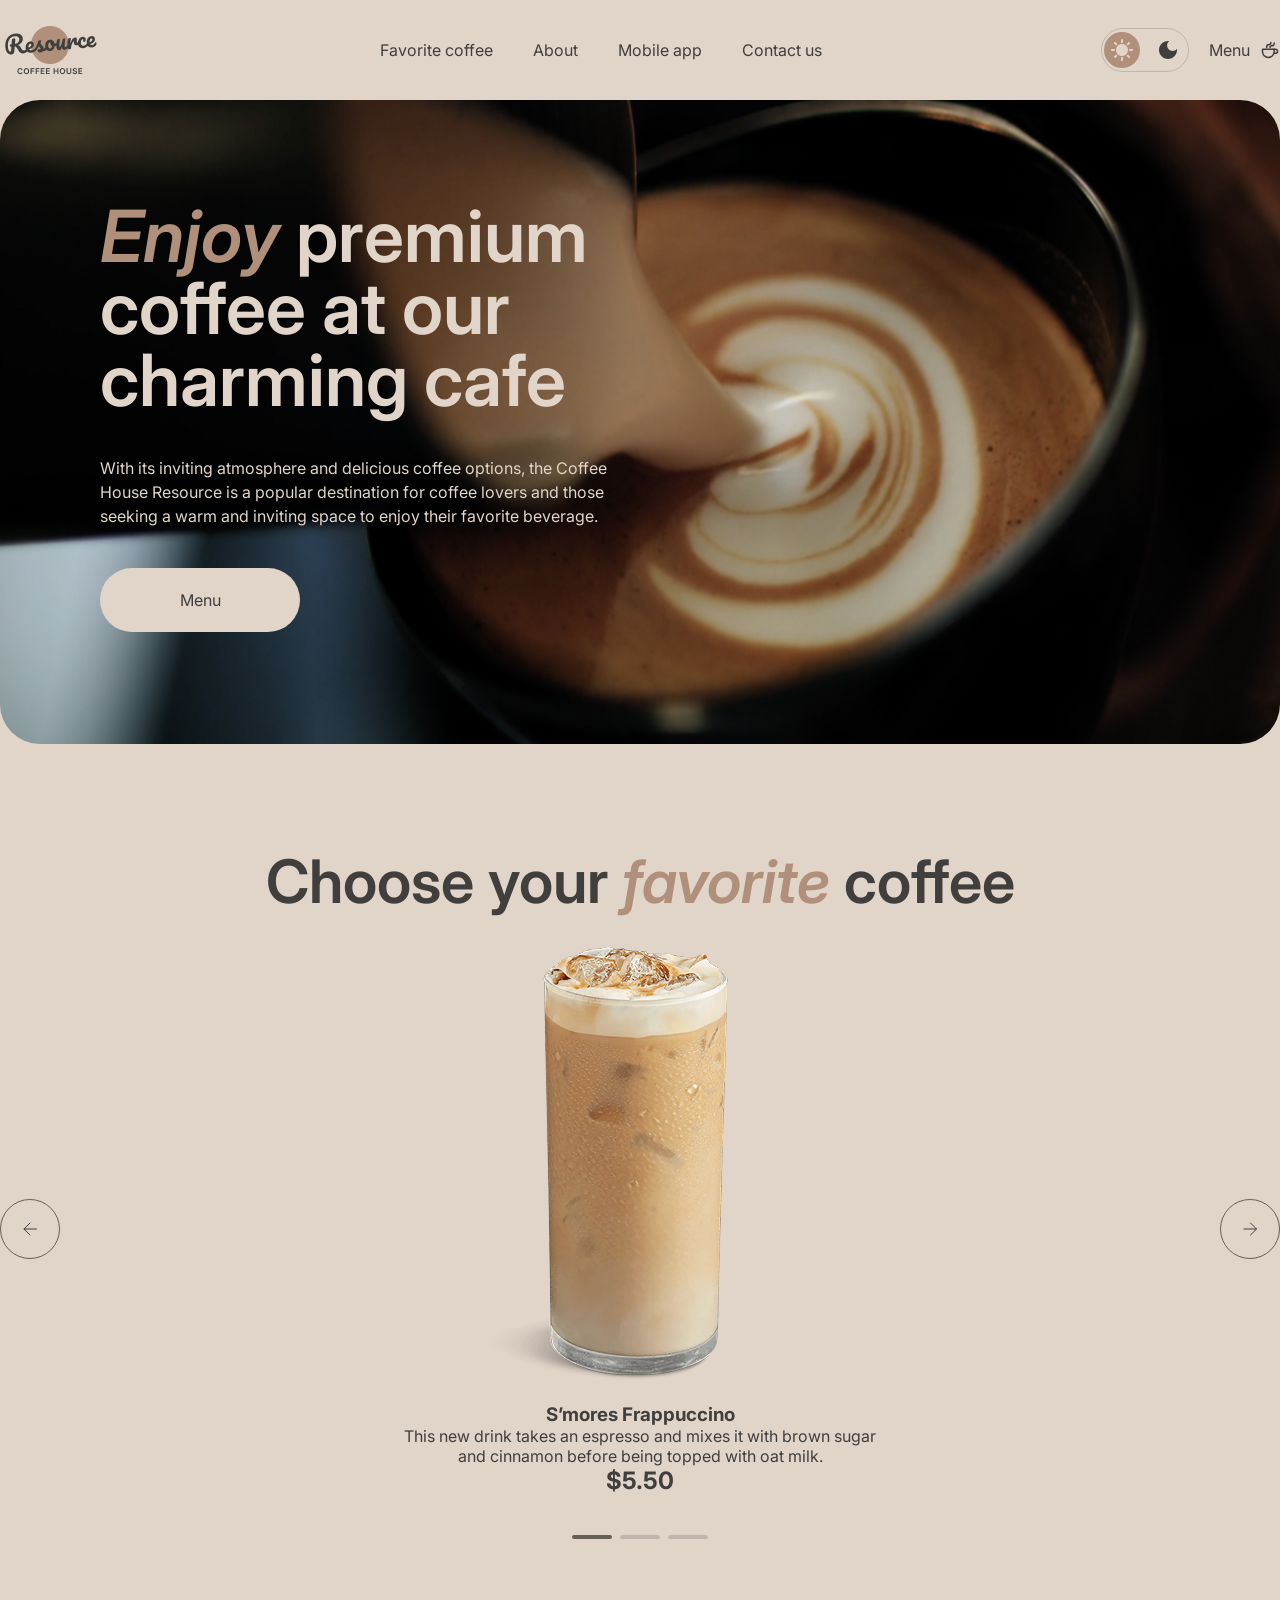
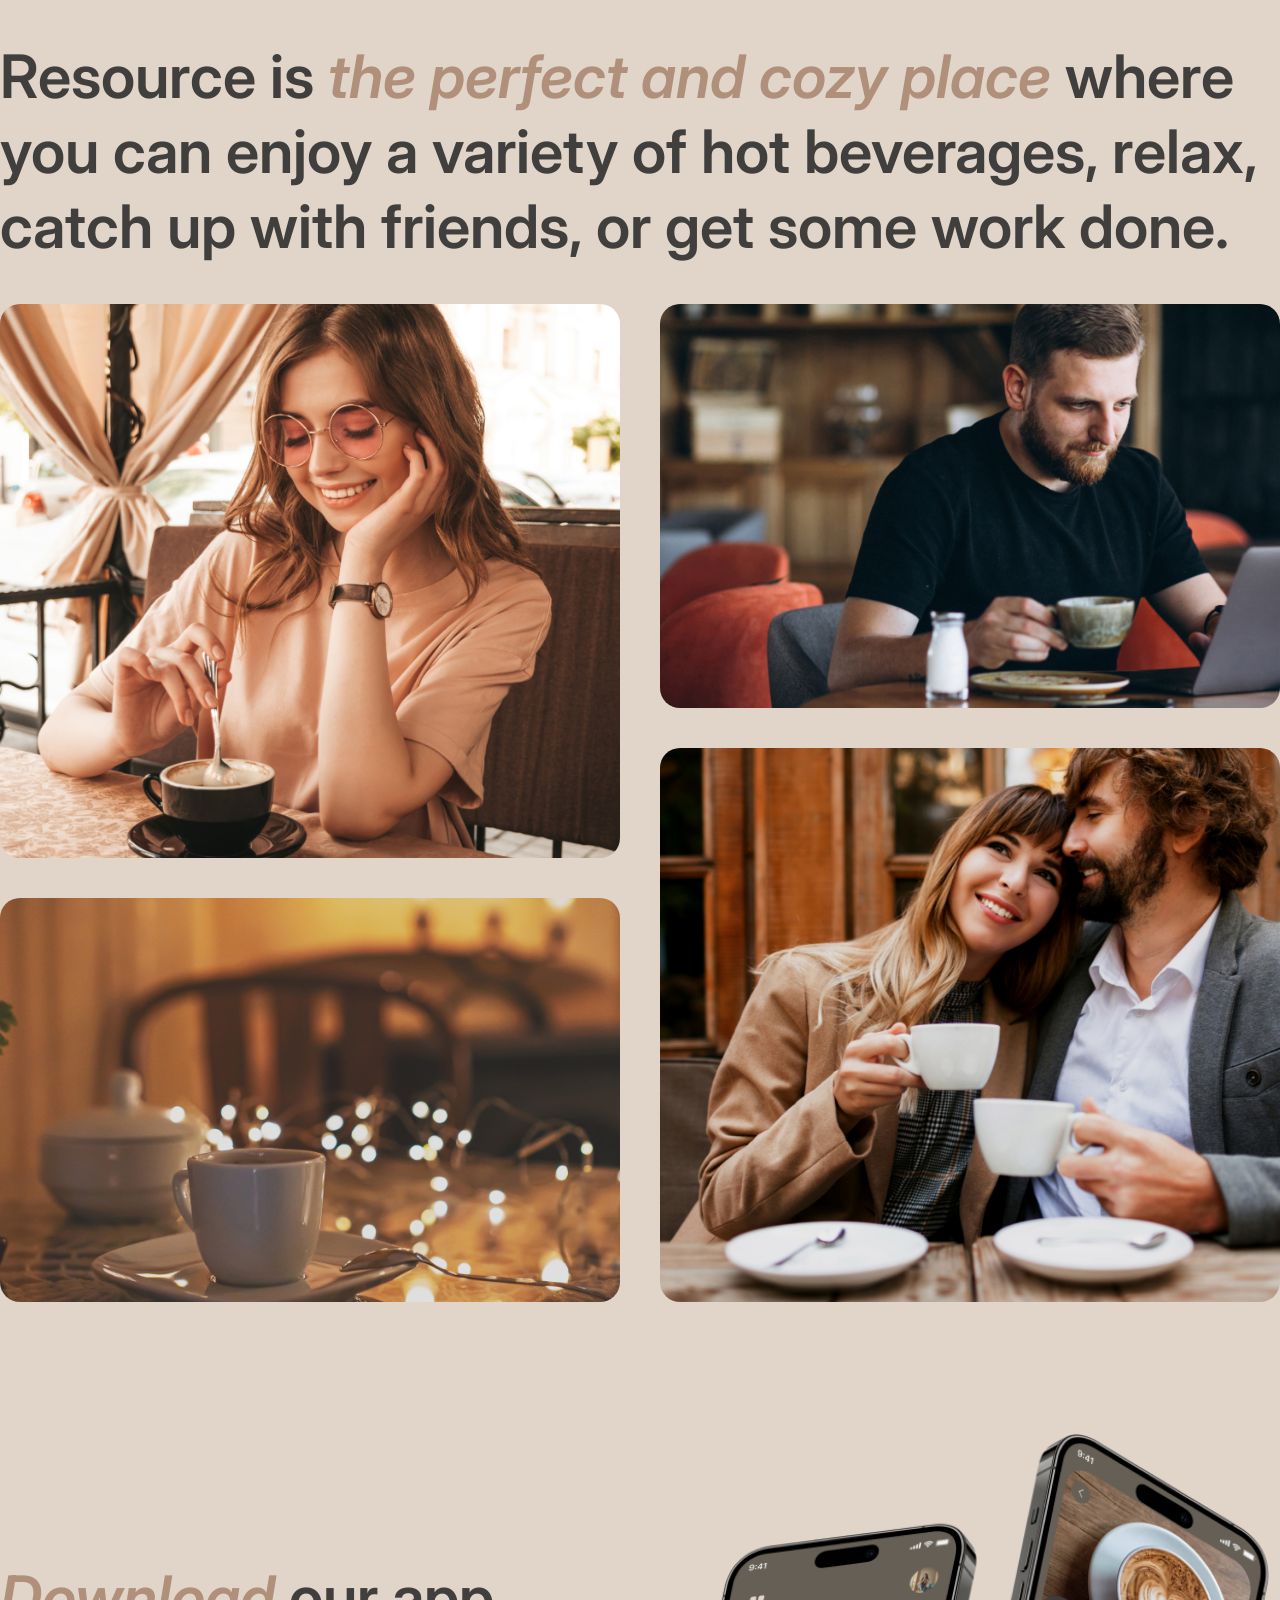
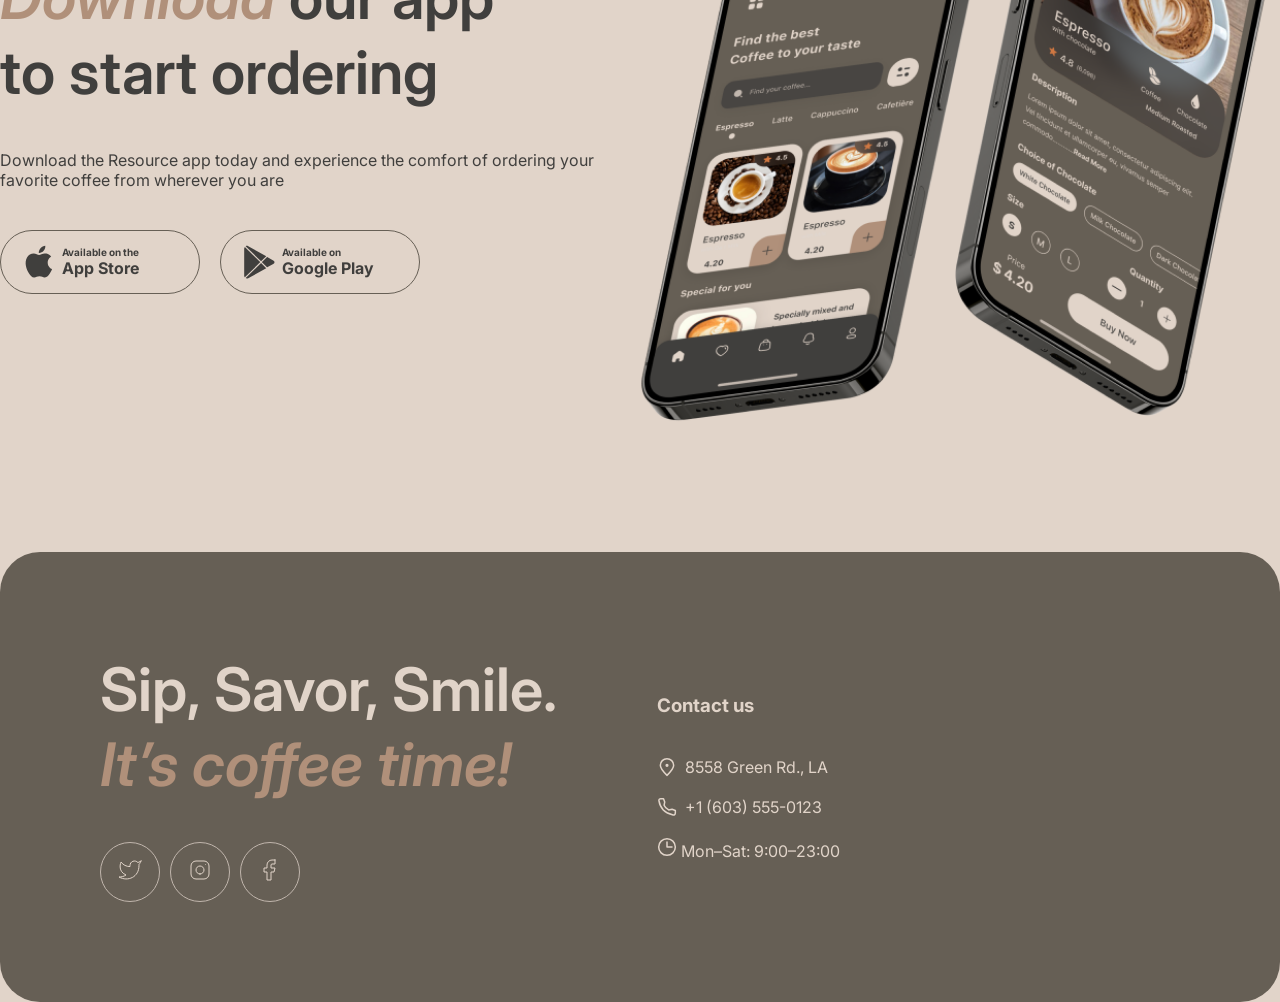
==== commit 402aae73: "feat: add 380" ====
--- a/index.html
+++ b/index.html
@@ -131,15 +131,15 @@
                     up with friends, or get some work done.</h2>
                 <div class="gallery">
                     <div class="gallery-column">
-                        <div class="gallery-item gallery-item-tall"><img src="img/about-1.jpg" alt=""
+                        <div class="gallery-item gallery-item-tall"><img src="img/about-1.jpg" alt="photo girl"
                                 class="gallery-img"></div>
-                        <div class="gallery-item gallery-item-short"><img src="img/about-2.jpg" alt=""
+                        <div class="gallery-item gallery-item-short"><img src="img/about-2.jpg" alt="photo coffee"
                                 class="gallery-img"></div>
                     </div>
                     <div class="gallery-column">
-                        <div class="gallery-item gallery-item-short"><img src="img/about-3.jpg" alt=""
+                        <div class="gallery-item gallery-item-short"><img src="img/about-3.jpg" alt="photo man"
                                 class="gallery-img"></div>
-                        <div class="gallery-item gallery-item-tall"><img src="img/about-4.jpg" alt=""
+                        <div class="gallery-item gallery-item-tall"><img src="img/about-4.jpg" alt="photo couple"
                                 class="gallery-img"></div>
                     </div>
 
@@ -196,7 +196,7 @@
 
                     </div>
                 </div>
-                <div class="app-image"><img src="img/mobile-screens-t.png" alt=""></div>
+                <div class="app-image"><img src="img/mobile-screens-t.png" alt="phones"></div>
 
 
             </div>
--- a/style.css
+++ b/style.css
@@ -158,6 +158,7 @@
 
 .hero .container {
     background: url(img/img-hero.jpg) no-repeat;
+    background-position: center;
     min-height: 644px;
     border-radius: 40px;
     padding: 100px;
@@ -291,11 +292,20 @@
     width: 630px;
     max-width: 100%;
     flex: 1 1 0;
+    min-width: 0;
 }
 
 .app-wrapper {
     max-width: 630px;
     flex: 1 1 0;
+}
+
+.app-image img {
+    display: block;
+    width: 100%;
+    max-width: 100%;
+    height: auto;
+    object-fit: contain;
 }
 
 .download-btns {
@@ -413,6 +423,10 @@
 @media (max-width: 768px) {
     .container {
         max-width: 688px;
+    }
+
+    .hero .container {
+        padding-left: 60px;
     }
 
     .nav {
@@ -458,6 +472,12 @@
         gap: 100px;
     }
 
+    .app-wrapper,
+    .app-image {
+        width: 100%;
+        max-width: 630px;
+    }
+
     .footer .container {
         flex-direction: column;
         align-items: flex-start;
@@ -467,13 +487,103 @@
 
 }
 
+
+
+@media (max-width: 650px) {
+
+    .hero .container {
+        padding: 60px 16px;
+        background-position: center;
+        min-height: auto;
+    }
+
+    .slider-image {
+        width: 348px;
+    }
+
+    h1 {
+        font-size: 60px;
+        line-height: 60px;
+    }
+
+    h2 {
+        font-size: 32px;
+        line-height: 40px;
+        text-align: center;
+    }
+
+    .arrow-left,
+    .arrow-right {
+        display: none;
+    }
+}
+
+
+
+
 @media (max-width: 380px) {
     .container {
         max-width: 348px;
     }
 
+    .hero .container {
+        padding: 60px 16px;
+        background-position: center;
+        min-height: auto;
+    }
+
     .slider-image {
         width: 348px;
+    }
+
+    h1 {
+        font-size: 42px;
+        line-height: 42px;
+    }
+
+    h2 {
+        font-size: 32px;
+        line-height: 40px;
+        text-align: center;
+    }
+
+    .arrow-left,
+    .arrow-right {
+        display: none;
+    }
+
+    .slider-image img {
+        width: 348px;
+        height: 348px;
+    }
+
+    .gallery-item-tall {
+        aspect-ratio: 348 / 590;
+    }
+
+    .download-btns {
+        flex-direction: column;
+    }
+
+    #app .container {
+        align-items: flex-start;
+    }
+
+    .app-wrapper,
+    .app-image {
+        width: 100%;
+        max-width: 100%;
+    }
+
+    .app-image img {
+        width: 100%;
+        max-width: 348px;
+        height: auto;
+    }
+
+    .footer .container {
+        padding: 60px 16px;
+        gap: 40px;
     }
 }
 
@@ -598,4 +708,10 @@
     .catalog-item:nth-child(n + 5) {
         display: none;
     }
+}
+
+@media (max-width: 380px) {
+    .catalog-list {
+        grid-template-columns: repeat(1, 1fr);
+    }
 }
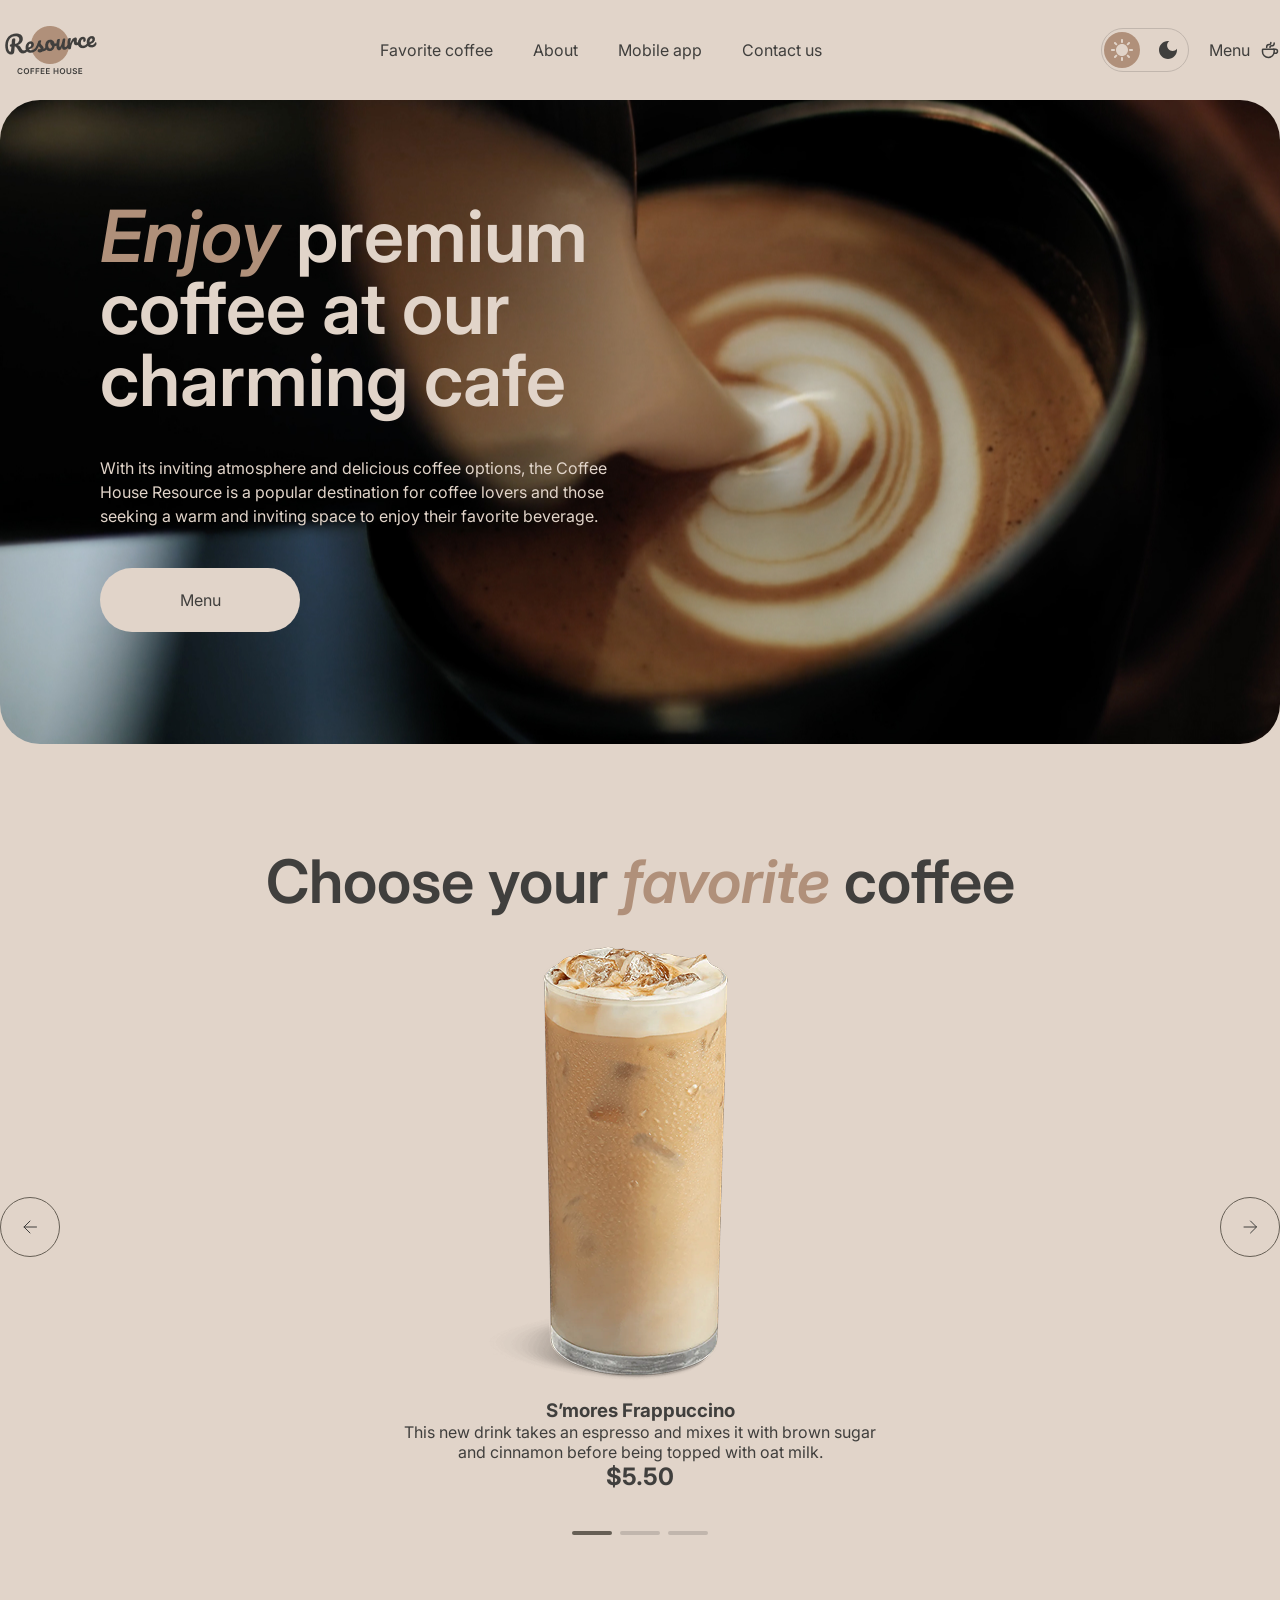
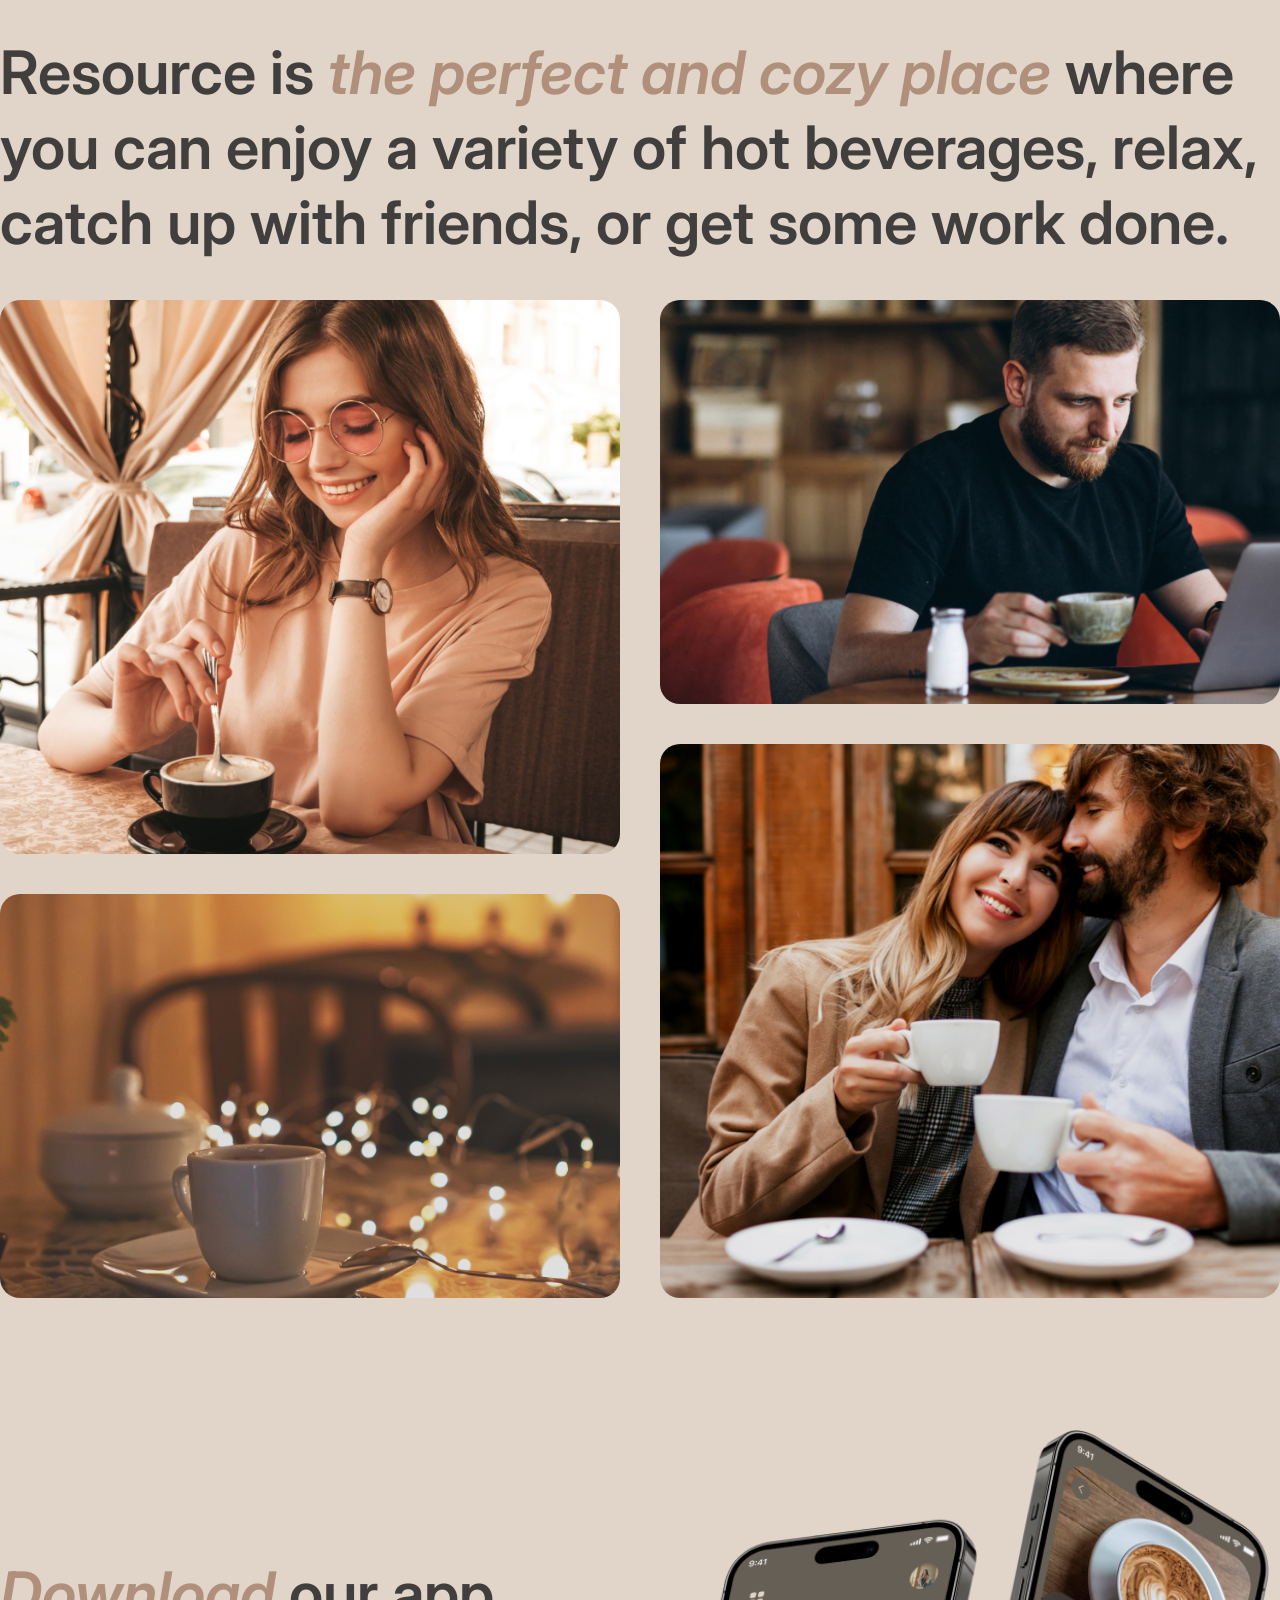
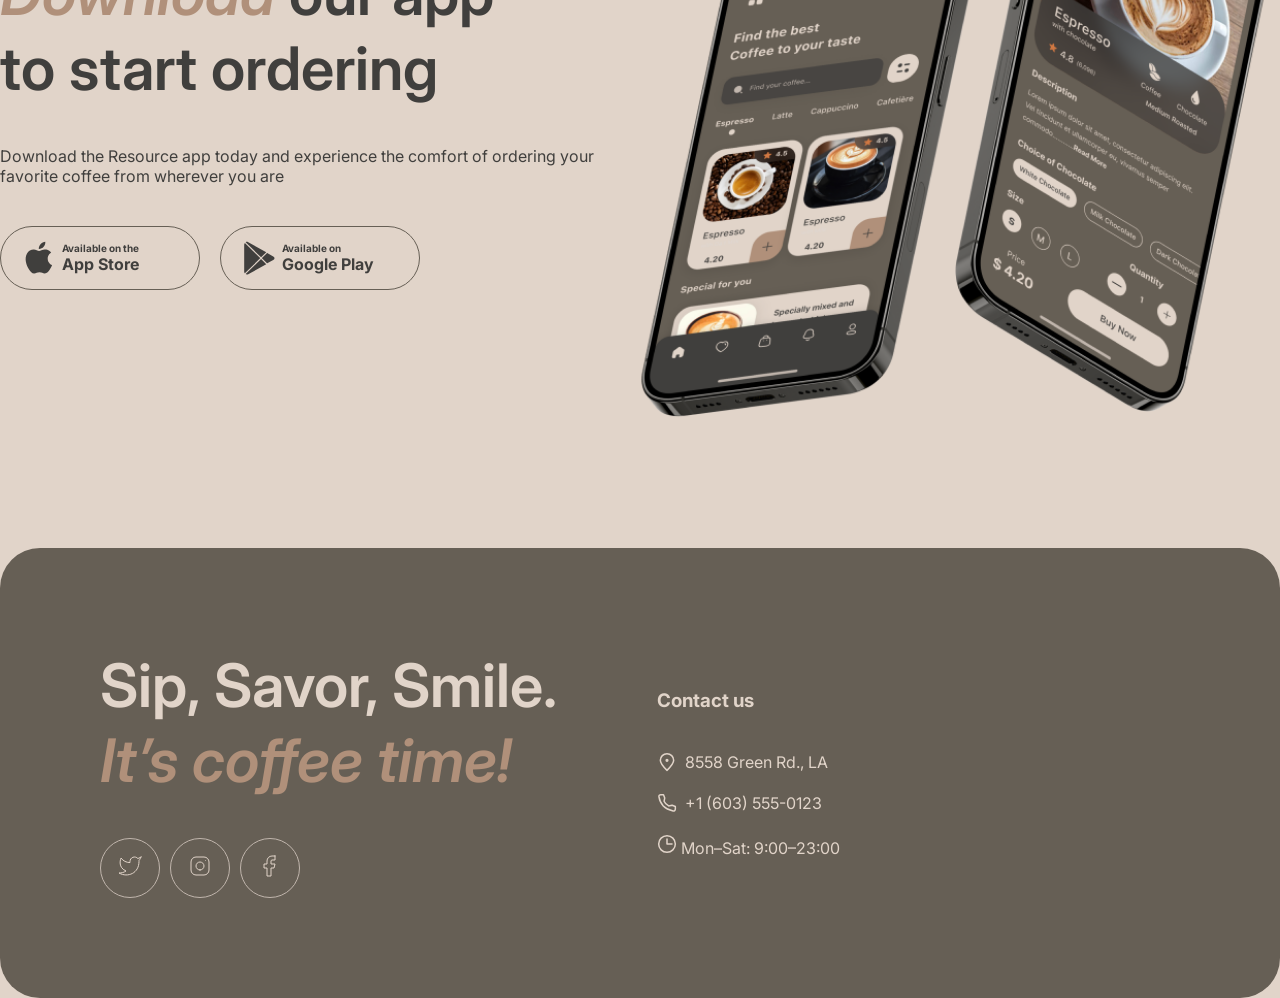
==== commit 80bf3f1e: "feat: add hovers" ====
--- a/index.html
+++ b/index.html
@@ -4,6 +4,14 @@
 <head>
     <meta charset="UTF-8">
     <meta name="viewport" content="width=device-width, initial-scale=1.0">
+    <script>
+    (function () {
+      const saved = localStorage.getItem('theme');
+      if (saved === 'dark') {
+        document.documentElement.setAttribute('data-theme', 'dark');
+      }
+    })();
+  </script>
     <link rel="icon" type="image/x-icon" href="favicon.ico">
     <link rel="preconnect" href="https://fonts.googleapis.com">
     <link rel="preconnect" href="https://fonts.gstatic.com" crossorigin>
@@ -34,7 +42,7 @@
             </nav>
             <div class="actions">
                 <div class="theme-switcher">
-                    <div class="sun"><svg width="22" height="22" viewBox="0 0 22 22" fill="none"
+                    <div class="sun active"><svg width="22" height="22" viewBox="0 0 22 22" fill="none"
                             xmlns="http://www.w3.org/2000/svg">
                             <path
                                 d="M10 3V1C10 0.45 10.45 0 11 0C11.55 0 12 0.45 12 1V3C12 3.55 11.55 4 11 4C10.45 4 10 3.55 10 3ZM17.36 6.05L18.77 4.63C19.16 4.24 19.16 3.61 18.77 3.22C18.38 2.83 17.75 2.83 17.36 3.22L15.95 4.64C15.56 5.03 15.56 5.66 15.95 6.05C16.34 6.44 16.97 6.44 17.36 6.05ZM21 10H19C18.45 10 18 10.45 18 11C18 11.55 18.45 12 19 12H21C21.55 12 22 11.55 22 11C22 10.45 21.55 10 21 10ZM11 18C10.45 18 10 18.45 10 19V21C10 21.55 10.45 22 11 22C11.55 22 12 21.55 12 21V19C12 18.45 11.55 18 11 18ZM4.64 6.05L3.22 4.64C2.83 4.25 2.83 3.61 3.22 3.23C3.61 2.85 4.25 2.84 4.63 3.23L6.04 4.64C6.43 5.03 6.43 5.67 6.04 6.05C5.65 6.43 5.02 6.44 4.64 6.05ZM15.95 15.95C15.56 16.34 15.56 16.98 15.95 17.36L17.36 18.77C17.75 19.16 18.39 19.16 18.77 18.77C19.16 18.38 19.16 17.74 18.77 17.36L17.36 15.95C16.98 15.56 16.34 15.56 15.95 15.95ZM1 12H3C3.55 12 4 11.55 4 11C4 10.45 3.55 10 3 10H1C0.45 10 0 10.45 0 11C0 11.55 0.45 12 1 12ZM4.64 18.78L6.05 17.37C6.44 16.98 6.44 16.34 6.05 15.96C5.66 15.58 5.02 15.57 4.64 15.96L3.23 17.37C2.84 17.76 2.84 18.4 3.23 18.78C3.61 19.17 4.25 19.17 4.64 18.78ZM11 5C7.69 5 5 7.69 5 11C5 14.31 7.69 17 11 17C14.31 17 17 14.31 17 11C17 7.69 14.31 5 11 5Z"
@@ -85,7 +93,22 @@
                         Resource is a popular destination for coffee lovers and those seeking a warm and inviting space
                         to enjoy
                         their favorite beverage.</div>
-                    <a href="catalog.html" class="btn">Menu</a>
+                    <a href="catalog.html" class="btn">Menu<svg width="20" height="20" viewBox="0 0 20 20" fill="none"
+                        xmlns="http://www.w3.org/2000/svg">
+
+                        <path
+                            d="M14.167 9.76667V11.6667C14.167 14.8883 11.5553 17.5 8.33366 17.5C5.112 17.5 2.50033 14.8883 2.50033 11.6667V9.76667C2.50033 9.4353 2.76896 9.16667 3.10033 9.16667H13.567C13.8984 9.16667 14.167 9.4353 14.167 9.76667Z"
+                            stroke="currentColor" stroke-width="1.5" stroke-linecap="round" stroke-linejoin="round" />
+                        <path
+                            d="M10.0003 7.50008C10.0003 6.66675 10.5956 5.83341 11.786 5.83341C13.101 5.83341 14.167 4.76743 14.167 3.45246V2.91675"
+                            stroke="currentColor" stroke-width="1.5" stroke-linecap="round" stroke-linejoin="round" />
+                        <path
+                            d="M6.66634 7.5V7.08333C6.66634 5.70262 7.78563 4.58333 9.16634 4.58333C10.0868 4.58333 10.833 3.83714 10.833 2.91667V2.5"
+                            stroke="currentColor" stroke-width="1.5" stroke-linecap="round" stroke-linejoin="round" />
+                        <path
+                            d="M13.333 9.16675H15.4163C16.5669 9.16675 17.4997 10.0995 17.4997 11.2501C17.4997 12.4007 16.5669 13.3334 15.4163 13.3334H14.1663"
+                            stroke="currentColor" stroke-width="1.5" stroke-linecap="round" stroke-linejoin="round" />
+                    </svg></a>
                 </div>
 
             </div>
--- a/style.css
+++ b/style.css
@@ -122,6 +122,8 @@
     border-color: var(--bord-primary);
     justify-content: space-between;
     margin-right: 20px;
+    padding-right: 2px;
+    padding-left: 2px;
 }
 
 .sun,
@@ -131,25 +133,30 @@
     display: flex;
     align-items: center;
     justify-content: center;
-
     border-radius: 100px;
-
-}
-
-.sun {
+    transition: 0.2s all;
+}
+
+.sun.active,
+.sun:hover {
     background-color: var(--text-accent);
-    margin-left: 2px;
-}
-
-.moon {
-    margin-right: 2px;
-}
+
+}
+
+.moon.active,
+.moon:hover {
+    background-color: var(--text-accent);
+    color: var(--text-inverse);
+}
+
 
 .menu-btn {
     border: none;
     display: flex;
     align-items: center;
     gap: 10px;
+    border-bottom: 1px solid transparent;
+    transition: 0.3s all;
 }
 
 .hero {
@@ -192,6 +199,17 @@
     justify-content: center;
 }
 
+.btn svg {
+    opacity: 0;
+    width: 0;
+    transition: opacity 0.5s ease;
+}
+
+.btn:hover svg {
+    opacity: 1;
+    width: 24px;
+}
+
 .choose {
     padding-top: 100px;
     text-align: center;
@@ -215,10 +233,51 @@
     cursor: pointer;
 }
 
+.arrow-left:hover,
+.arrow-right:hover,
+.download-btn:hover,
+.catalog-btn:hover,
+.slider-control:hover {
+    background-color: var(--bc-container);
+    color: var(--text-inverse);
+}
+
+.contacts-link:hover {
+    border-bottom: 1px solid var(--text-inverse);
+}
+
+.menu-btn:hover {
+    border-bottom: 1px solid var(--text-primary);
+}
+
+.social-link:hover {
+    background-color: var(--bc-primary);
+
+}
+
+.social-link:hover a {
+    color: var(--text-primary);
+}
+
+
+
 .slider-card {
     flex: 1 1 auto;
     min-width: 0;
     max-width: 480px;
+}
+
+.slider-image {
+    width: 100%;
+    max-width: 480px;
+    margin: 0 auto;
+}
+
+.slider-image img {
+    display: block;
+    width: 100%;
+    height: auto;
+    object-fit: contain;
 }
 
 .price {
@@ -357,7 +416,7 @@
     width: 60px;
     height: 60px;
     border-radius: 40px;
-
+    cursor: pointer;
 }
 
 .social-link a {
@@ -376,6 +435,8 @@
     color: var(--text-inverse);
     display: flex;
     gap: 8px;
+    border-bottom: 1px solid transparent;
+    transition: 0.3s all;
 }
 
 .hamburger {
@@ -449,8 +510,6 @@
     }
 
     .slider-image {
-        width: 480px;
-        max-width: 100%;
         height: auto;
         margin: 0 auto;
     }
@@ -497,8 +556,12 @@
         min-height: auto;
     }
 
+    .slider {
+        justify-content: center;
+    }
+
     .slider-image {
-        width: 348px;
+        max-width: 348px;
     }
 
     h1 {
@@ -531,6 +594,12 @@
         background-position: center;
         min-height: auto;
     }
+
+    .btn svg {
+        opacity: 1;
+        width: 24px;
+    }
+
 
     .slider-image {
         width: 348px;
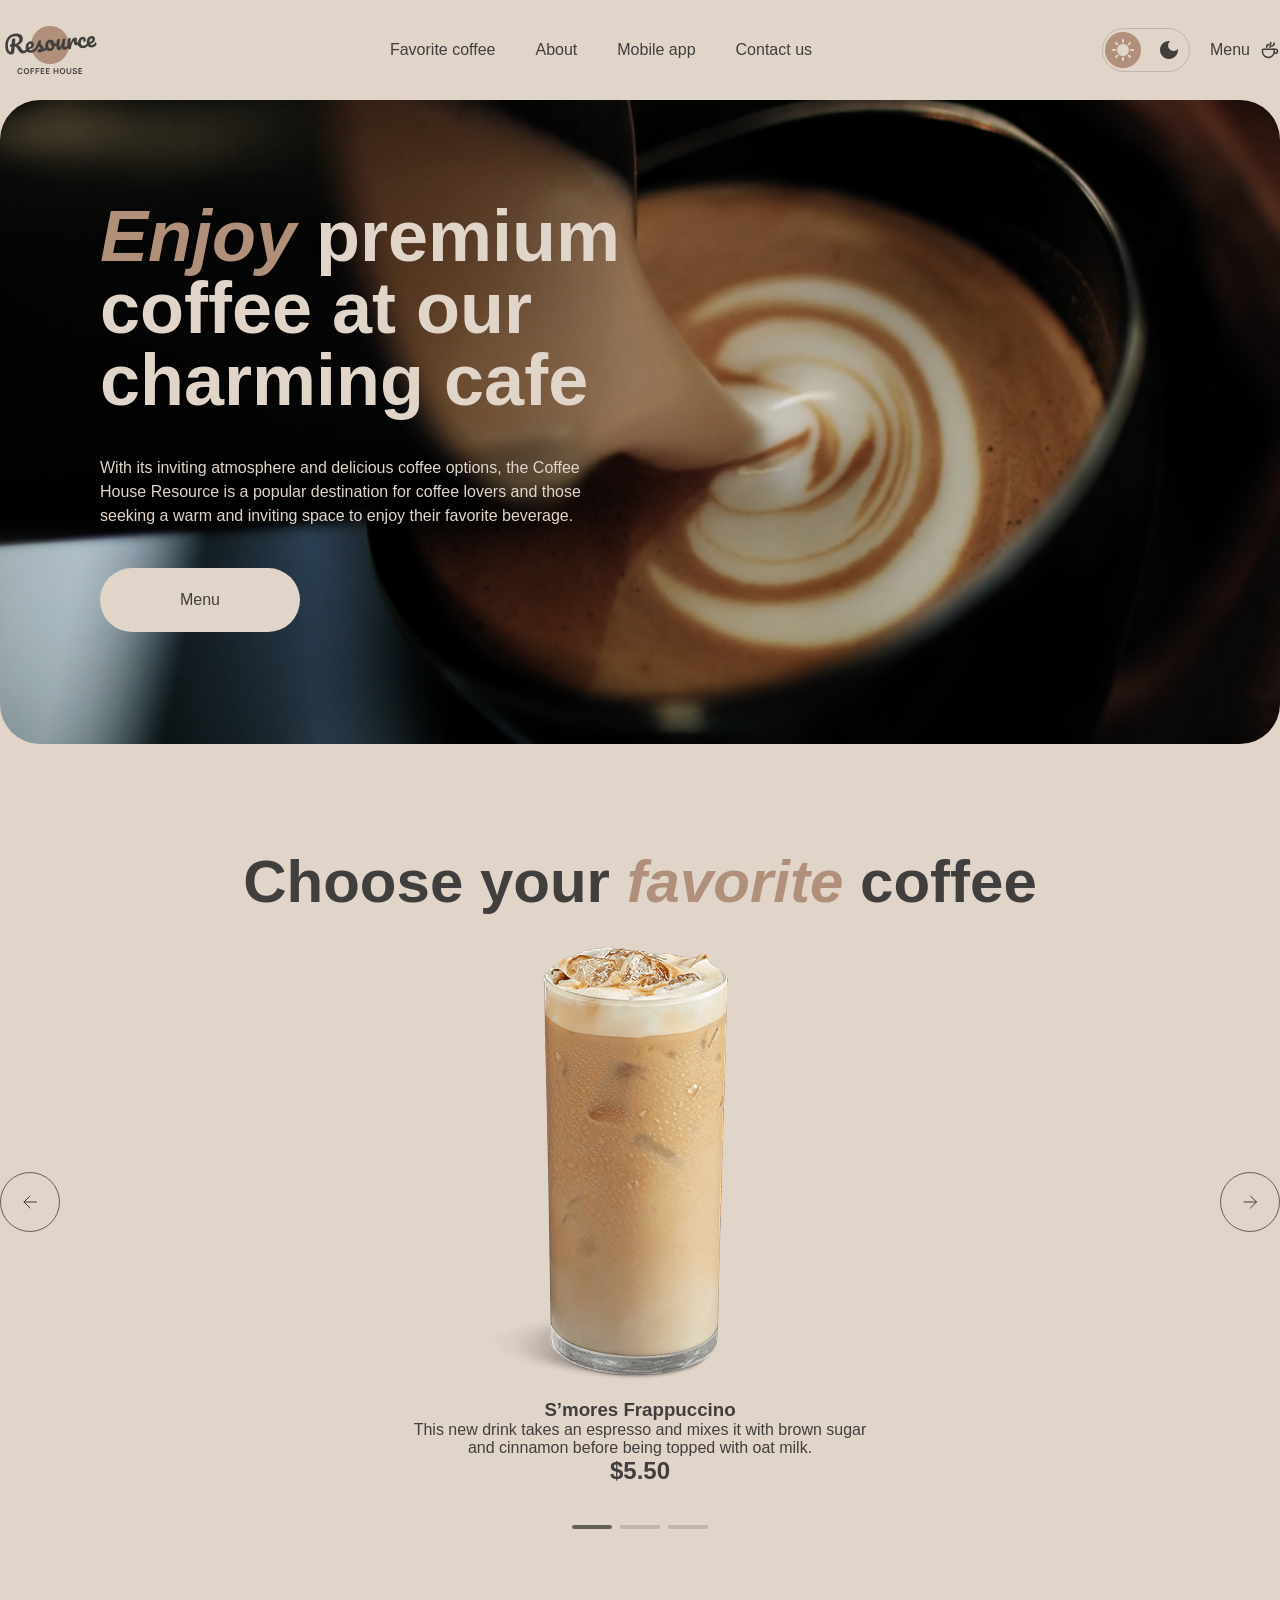
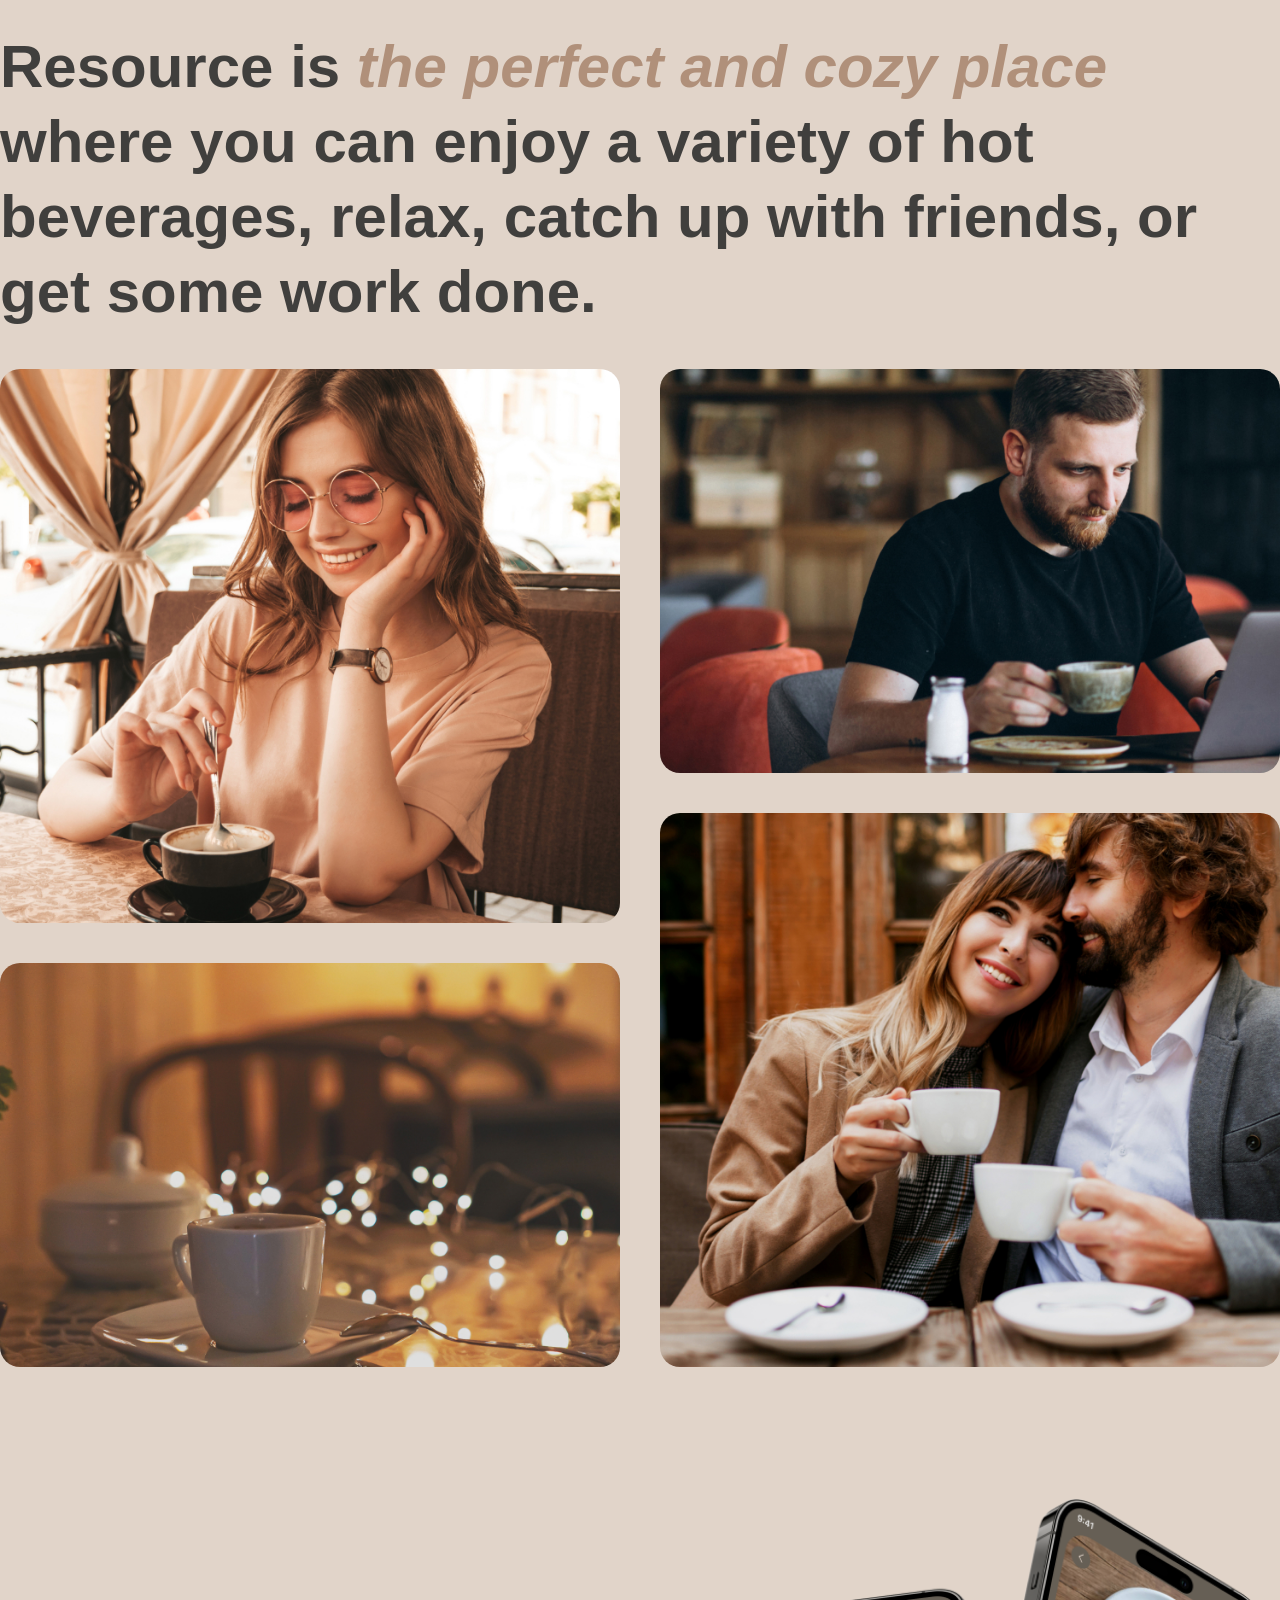
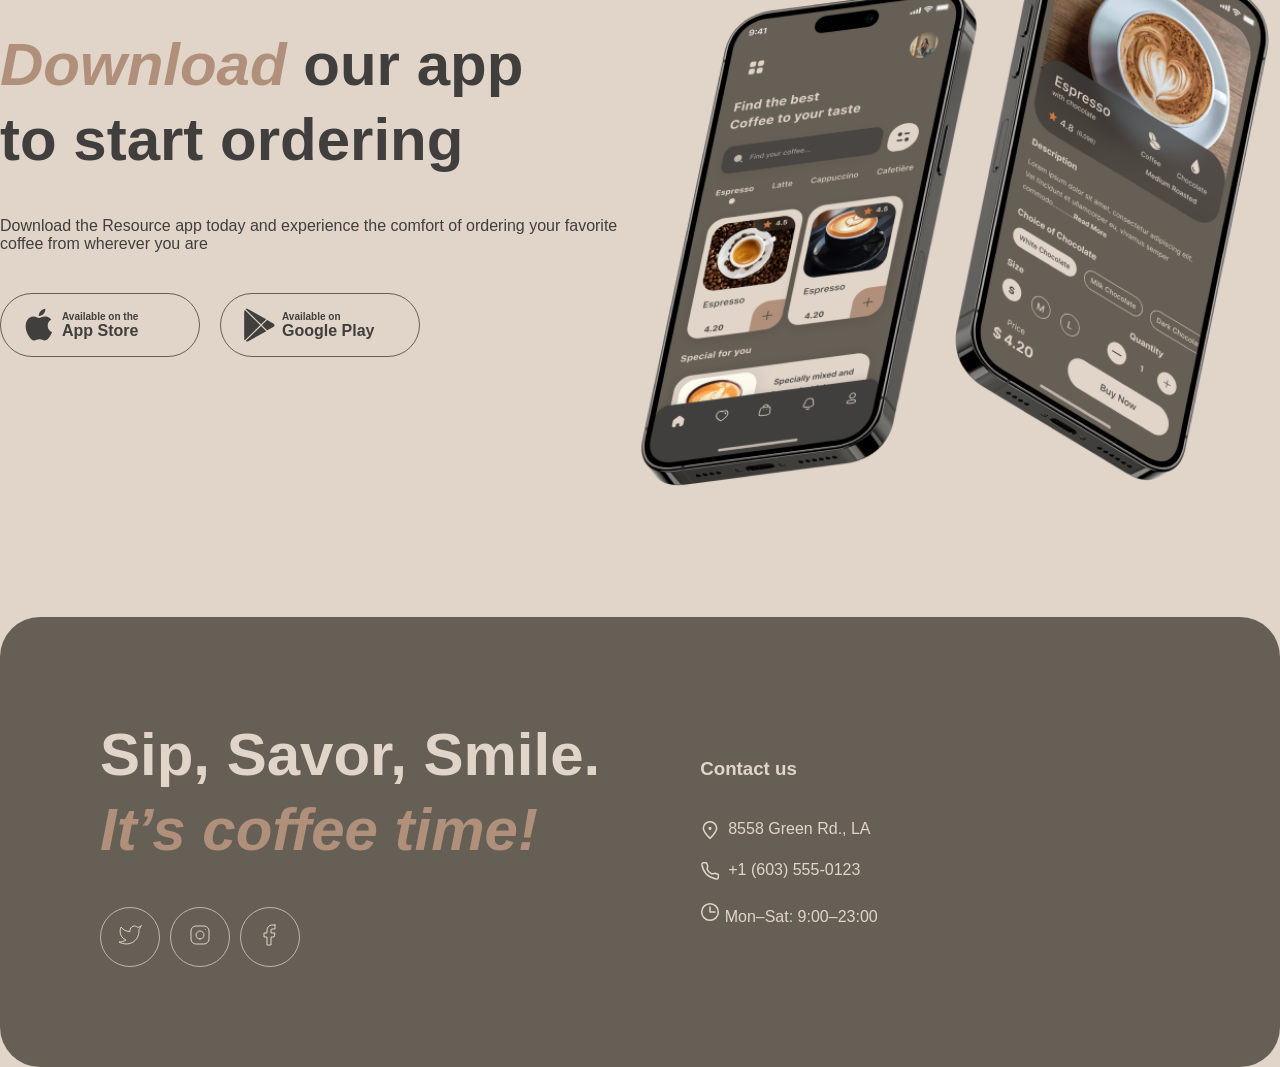
==== commit 7f1f933e: "feat: add slider" ====
--- a/index.html
+++ b/index.html
@@ -5,19 +5,19 @@
     <meta charset="UTF-8">
     <meta name="viewport" content="width=device-width, initial-scale=1.0">
     <script>
-    (function () {
-      const saved = localStorage.getItem('theme');
-      if (saved === 'dark') {
-        document.documentElement.setAttribute('data-theme', 'dark');
-      }
-    })();
-  </script>
+        (function () {
+            const saved = localStorage.getItem('theme');
+            if (saved === 'dark') {
+                document.documentElement.setAttribute('data-theme', 'dark');
+            }
+        })();
+    </script>
     <link rel="icon" type="image/x-icon" href="favicon.ico">
-    <link rel="preconnect" href="https://fonts.googleapis.com">
+    <!-- <link rel="preconnect" href="https://fonts.googleapis.com">
     <link rel="preconnect" href="https://fonts.gstatic.com" crossorigin>
     <link
         href="https://fonts.googleapis.com/css2?family=Inter:ital,opsz,wght@0,14..32,100..900;1,14..32,100..900&display=swap"
-        rel="stylesheet">
+        rel="stylesheet"> -->
     <link rel="stylesheet" href="style.css">
     <title>Document</title>
 </head>
@@ -94,21 +94,25 @@
                         to enjoy
                         their favorite beverage.</div>
                     <a href="catalog.html" class="btn">Menu<svg width="20" height="20" viewBox="0 0 20 20" fill="none"
-                        xmlns="http://www.w3.org/2000/svg">
-
-                        <path
-                            d="M14.167 9.76667V11.6667C14.167 14.8883 11.5553 17.5 8.33366 17.5C5.112 17.5 2.50033 14.8883 2.50033 11.6667V9.76667C2.50033 9.4353 2.76896 9.16667 3.10033 9.16667H13.567C13.8984 9.16667 14.167 9.4353 14.167 9.76667Z"
-                            stroke="currentColor" stroke-width="1.5" stroke-linecap="round" stroke-linejoin="round" />
-                        <path
-                            d="M10.0003 7.50008C10.0003 6.66675 10.5956 5.83341 11.786 5.83341C13.101 5.83341 14.167 4.76743 14.167 3.45246V2.91675"
-                            stroke="currentColor" stroke-width="1.5" stroke-linecap="round" stroke-linejoin="round" />
-                        <path
-                            d="M6.66634 7.5V7.08333C6.66634 5.70262 7.78563 4.58333 9.16634 4.58333C10.0868 4.58333 10.833 3.83714 10.833 2.91667V2.5"
-                            stroke="currentColor" stroke-width="1.5" stroke-linecap="round" stroke-linejoin="round" />
-                        <path
-                            d="M13.333 9.16675H15.4163C16.5669 9.16675 17.4997 10.0995 17.4997 11.2501C17.4997 12.4007 16.5669 13.3334 15.4163 13.3334H14.1663"
-                            stroke="currentColor" stroke-width="1.5" stroke-linecap="round" stroke-linejoin="round" />
-                    </svg></a>
+                            xmlns="http://www.w3.org/2000/svg">
+
+                            <path
+                                d="M14.167 9.76667V11.6667C14.167 14.8883 11.5553 17.5 8.33366 17.5C5.112 17.5 2.50033 14.8883 2.50033 11.6667V9.76667C2.50033 9.4353 2.76896 9.16667 3.10033 9.16667H13.567C13.8984 9.16667 14.167 9.4353 14.167 9.76667Z"
+                                stroke="currentColor" stroke-width="1.5" stroke-linecap="round"
+                                stroke-linejoin="round" />
+                            <path
+                                d="M10.0003 7.50008C10.0003 6.66675 10.5956 5.83341 11.786 5.83341C13.101 5.83341 14.167 4.76743 14.167 3.45246V2.91675"
+                                stroke="currentColor" stroke-width="1.5" stroke-linecap="round"
+                                stroke-linejoin="round" />
+                            <path
+                                d="M6.66634 7.5V7.08333C6.66634 5.70262 7.78563 4.58333 9.16634 4.58333C10.0868 4.58333 10.833 3.83714 10.833 2.91667V2.5"
+                                stroke="currentColor" stroke-width="1.5" stroke-linecap="round"
+                                stroke-linejoin="round" />
+                            <path
+                                d="M13.333 9.16675H15.4163C16.5669 9.16675 17.4997 10.0995 17.4997 11.2501C17.4997 12.4007 16.5669 13.3334 15.4163 13.3334H14.1663"
+                                stroke="currentColor" stroke-width="1.5" stroke-linecap="round"
+                                stroke-linejoin="round" />
+                        </svg></a>
                 </div>
 
             </div>
@@ -118,30 +122,60 @@
             <div class="container">
                 <h2>Choose your <span class="italic">favorite</span> coffee</h2>
                 <div class="slider">
-                    <div class="arrow-left"><svg width="24" height="24" viewBox="0 0 24 24" fill="none"
-                            xmlns="http://www.w3.org/2000/svg">
-                            <path d="M18.5 12H6M12 18L6 12L12 6" stroke="currentColor" stroke-linecap="round"
-                                stroke-linejoin="round" />
-                        </svg></div>
-                    <div class="slider-card">
-                        <div class="slider-image">
-                            <img src="img/coffee-slider-1.png" alt="Frappuccino">
+                    <div class="slider-wrapper">
+                        <div class="arrow-left"><svg width="24" height="24" viewBox="0 0 24 24" fill="none"
+                                xmlns="http://www.w3.org/2000/svg">
+                                <path d="M18.5 12H6M12 18L6 12L12 6" stroke="currentColor" stroke-linecap="round"
+                                    stroke-linejoin="round" />
+                            </svg></div>
+                        <div class="slider-card-wrapper">
+                            <div class="slider-track">
+                                <div class="slider-card">
+                                    <div class="slider-image">
+                                        <img src="img/coffee-slider-1.png" alt="Frappuccino">
+                                    </div>
+                                    <h3 class="slider-title">S’mores Frappuccino</h3>
+                                    <div class="descr">This new drink takes an espresso and mixes it with brown sugar
+                                        and
+                                        cinnamon before being topped with oat milk.</div>
+                                    <div class="price">$5.50</div>
+                                </div>
+                                <div class="slider-card">
+                                    <div class="slider-image">
+                                        <img src="img/coffee-slider-2.png" alt="Caramel Macchiato">
+                                    </div>
+                                    <h3 class="slider-title">Caramel Macchiato</h3>
+                                    <div class="descr">Fragrant and unique classic espresso with rich caramel-peanut
+                                        syrup,
+                                        with
+                                        cream under whipped thick foam.</div>
+                                    <div class="price">$5.00</div>
+                                </div>
+                                <div class="slider-card">
+                                    <div class="slider-image">
+                                        <img src="img/coffee-slider-3.png" alt="Ice coffee">
+                                    </div>
+                                    <h3 class="slider-title">Ice coffee</h3>
+                                    <div class="descr">A popular summer drink that tones and invigorates. Prepared from
+                                        coffee, milk and ice.</div>
+                                    <div class="price">$4.50</div>
+                                </div>
+                            </div>
+
                         </div>
-                        <h3 class="slider-title">S’mores Frappuccino</h3>
-                        <div class="descr">This new drink takes an espresso and mixes it with brown sugar and
-                            cinnamon before being topped with oat milk.</div>
-                        <div class="price">$5.50</div>
-                        <div class="slider-controls">
-                            <div class="slider-control control-active"></div>
-                            <div class="slider-control"></div>
-                            <div class="slider-control"></div>
+
+                        <div class="arrow-right"><svg width="24" height="24" viewBox="0 0 24 24" fill="none"
+                                xmlns="http://www.w3.org/2000/svg">
+                                <path d="M6 12H18.5M12.5 18L18.5 12L12.5 6" stroke="currentColor" stroke-linecap="round"
+                                    stroke-linejoin="round" />
+                            </svg>
                         </div>
                     </div>
-                    <div class="arrow-right"><svg width="24" height="24" viewBox="0 0 24 24" fill="none"
-                            xmlns="http://www.w3.org/2000/svg">
-                            <path d="M6 12H18.5M12.5 18L18.5 12L12.5 6" stroke="currentColor" stroke-linecap="round"
-                                stroke-linejoin="round" />
-                        </svg>
+
+                    <div class="slider-controls">
+                        <div class="slider-control control-active"></div>
+                        <div class="slider-control"></div>
+                        <div class="slider-control"></div>
                     </div>
                 </div>
             </div>
@@ -179,8 +213,8 @@
                         coffee from wherever you are</div>
 
                     <div class="download-btns">
-                        <a href="http://appstore.com" class="download-btn"><svg width="36" height="36" viewBox="0 0 36 36" fill="none"
-                                xmlns="http://www.w3.org/2000/svg">
+                        <a href="http://appstore.com" class="download-btn"><svg width="36" height="36"
+                                viewBox="0 0 36 36" fill="none" xmlns="http://www.w3.org/2000/svg">
                                 <path
                                     d="M26.7073 18.6307C26.6704 14.6324 30.065 12.6872 30.2203 12.5966C28.2977 9.86366 25.3178 9.49026 24.2707 9.46048C21.7679 9.20369 19.3403 10.9206 18.0654 10.9206C16.765 10.9206 14.8017 9.48529 12.6858 9.52747C9.96293 9.56841 7.41566 11.1055 6.0186 13.4923C3.13542 18.359 5.28572 25.5108 8.04802 29.4446C9.42981 31.3712 11.0444 33.5223 13.1578 33.4466C15.2254 33.3635 15.9978 32.1614 18.4929 32.1614C20.9651 32.1614 21.6903 33.4466 23.8457 33.3983C26.0647 33.3635 27.4618 31.463 28.7952 29.519C30.392 27.3108 31.0333 25.1362 31.0588 25.0245C31.0066 25.0071 26.7493 23.4229 26.7073 18.6307Z"
                                     fill="currentColor" />
@@ -231,14 +265,15 @@
                 <h2>Sip, Savor, Smile.<br><span class="italic">It’s coffee time!</span></h2>
                 <ul class="social-links">
 
-                    <li class="social-link"> 
-                        <a href="https://twitter.com"><svg width="24" height="24"
-                                viewBox="0 0 24 24" fill="none" xmlns="http://www.w3.org/2000/svg">
+                    <li class="social-link">
+                        <a href="https://twitter.com"><svg width="24" height="24" viewBox="0 0 24 24" fill="none"
+                                xmlns="http://www.w3.org/2000/svg">
                                 <path
                                     d="M23 3.01006C23 3.01006 20.9821 4.20217 19.86 4.54006C19.2577 3.84757 18.4573 3.35675 17.567 3.13398C16.6767 2.91122 15.7395 2.96725 14.8821 3.29451C14.0247 3.62177 13.2884 4.20446 12.773 4.96377C12.2575 5.72309 11.9877 6.62239 12 7.54006V8.54006C10.2426 8.58562 8.50127 8.19587 6.93101 7.4055C5.36074 6.61513 4.01032 5.44869 3 4.01006C3 4.01006 -1 13.0101 8 17.0101C5.94053 18.408 3.48716 19.109 1 19.0101C10 24.0101 21 19.0101 21 7.51006C20.9991 7.23151 20.9723 6.95365 20.92 6.68006C21.9406 5.67355 23 3.01006 23 3.01006Z"
                                     stroke="currentColor" stroke-linecap="round" stroke-linejoin="round" />
                             </svg>
-                        </a></li>
+                        </a>
+                    </li>
                     <li class="social-link">
                         <a href="https://instagram.com"><svg width="24" height="24" viewBox="0 0 24 24" fill="none"
                                 xmlns="http://www.w3.org/2000/svg">
--- a/style.css
+++ b/style.css
@@ -22,7 +22,8 @@
     box-sizing: border-box;
     padding: 0;
     margin: 0;
-    font-family: "Inter", sans-serif;
+    font-family: sans-serif;
+    /* font-family: "Inter", sans-serif; */
     scroll-behavior: smooth;
 }
 
@@ -36,7 +37,8 @@
 .nav-list,
 .actions,
 .theme-switcher,
-.slider,
+.slider-wrapper,
+.slider-card-wrapper,
 .gallery,
 #app .container,
 .download-btns,
@@ -215,9 +217,59 @@
     text-align: center;
 }
 
-.slider {
+.slider-wrapper {
     width: 100%;
     justify-content: space-between;
+}
+
+.slider-card-wrapper {
+    max-width: 480px;
+    overflow: hidden;
+}
+
+.slider-track{
+    display: flex;
+    transition: 0.3s ease;
+}
+
+.slider-card {
+flex: 0 0 100%;
+}
+
+.slider-image {
+    width: 100%;
+    max-width: 480px;
+    margin: 0 auto;
+}
+
+.slider-image img {
+    display: block;
+    width: 100%;
+    height: auto;
+    object-fit: contain;
+}
+
+.price {
+    font-weight: 700;
+    font-size: 24px;
+}
+
+.slider-controls {
+    display: flex;
+    gap: 8px;
+    justify-content: center;
+    margin-top: 40px;
+}
+
+.slider-control {
+    width: 40px;
+    height: 4px;
+    background-color: var(--bord-primary);
+    border-radius: 100px;
+}
+
+.control-active {
+    background-color: var(--bord-inverse);
 }
 
 .arrow-left,
@@ -261,47 +313,7 @@
 
 
 
-.slider-card {
-    flex: 1 1 auto;
-    min-width: 0;
-    max-width: 480px;
-}
-
-.slider-image {
-    width: 100%;
-    max-width: 480px;
-    margin: 0 auto;
-}
-
-.slider-image img {
-    display: block;
-    width: 100%;
-    height: auto;
-    object-fit: contain;
-}
-
-.price {
-    font-weight: 700;
-    font-size: 24px;
-}
-
-.slider-controls {
-    display: flex;
-    gap: 8px;
-    justify-content: center;
-    margin-top: 40px;
-}
-
-.slider-control {
-    width: 40px;
-    height: 4px;
-    background-color: var(--bord-primary);
-    border-radius: 100px;
-}
-
-.control-active {
-    background-color: var(--bord-inverse);
-}
+
 
 .gallery {
     gap: 40px;
@@ -452,16 +464,33 @@
     border: none;
     cursor: pointer;
     border: 1px solid var(--bord-inverse);
-}
+    position: relative;
+}
+
+.hamburger.active span:first-child{
+    transform: translateY(-8px) rotate(45deg);
+}
+
+.hamburger.active span:nth-child(2){
+    transform: translateY(6px)rotate(-45deg);
+}
+
 
 .hamburger span {
+    position: absolute;
+    left: calc(50% - 8px);
+    top: 33%;
     display: block;
     width: 16px;
     height: 2px;
     background: var(--bord-inverse);
     border-radius: 2px;
-}
-
+    transition: 0.3s all ease;
+}
+
+.hamburger span:first-child{
+top: 66%;
+}
 
 
 
@@ -556,7 +585,7 @@
         min-height: auto;
     }
 
-    .slider {
+    .slider-wrapper {
         justify-content: center;
     }
 
@@ -722,7 +751,7 @@
     flex-direction: column;
     justify-content: space-between;
     width: 100%;
-    aspect-ratio: 310 / 506;
+    
     border-radius: 40px;
     overflow: hidden;
     background: var(--bc-primary);
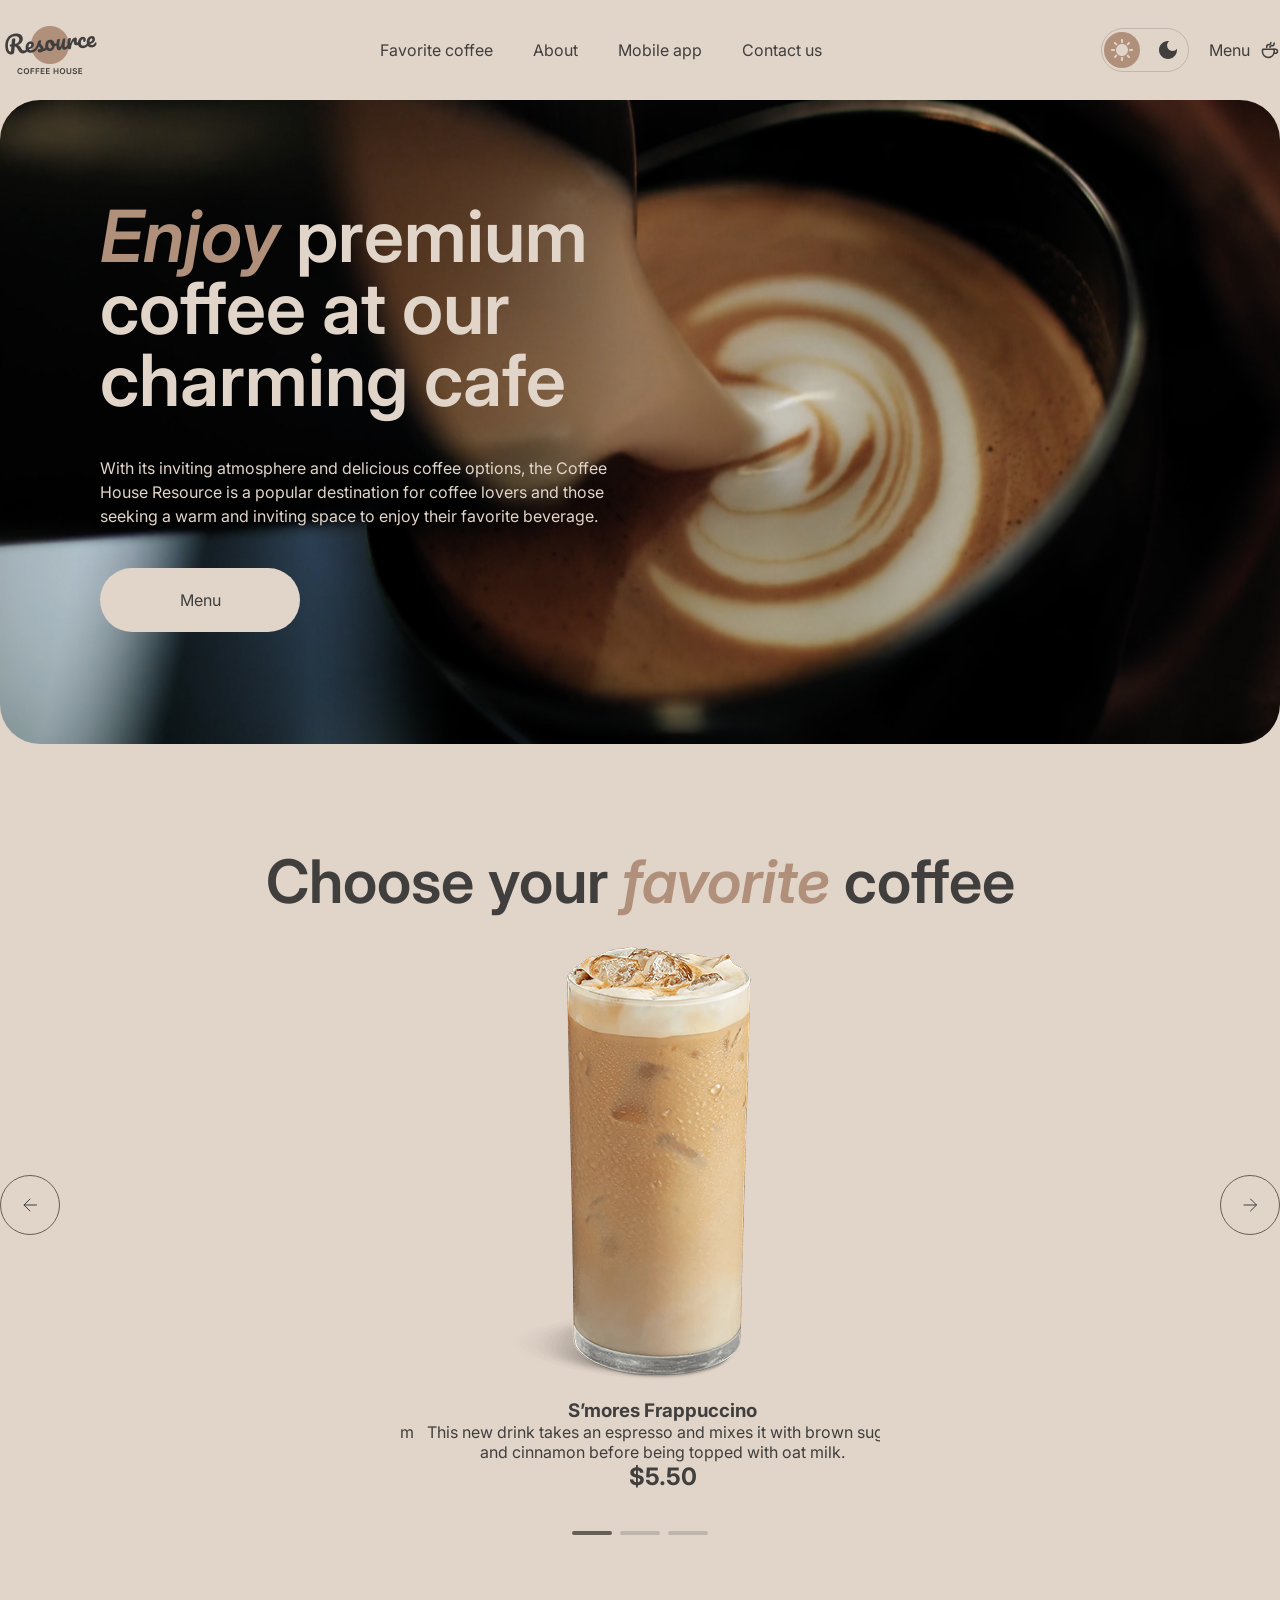
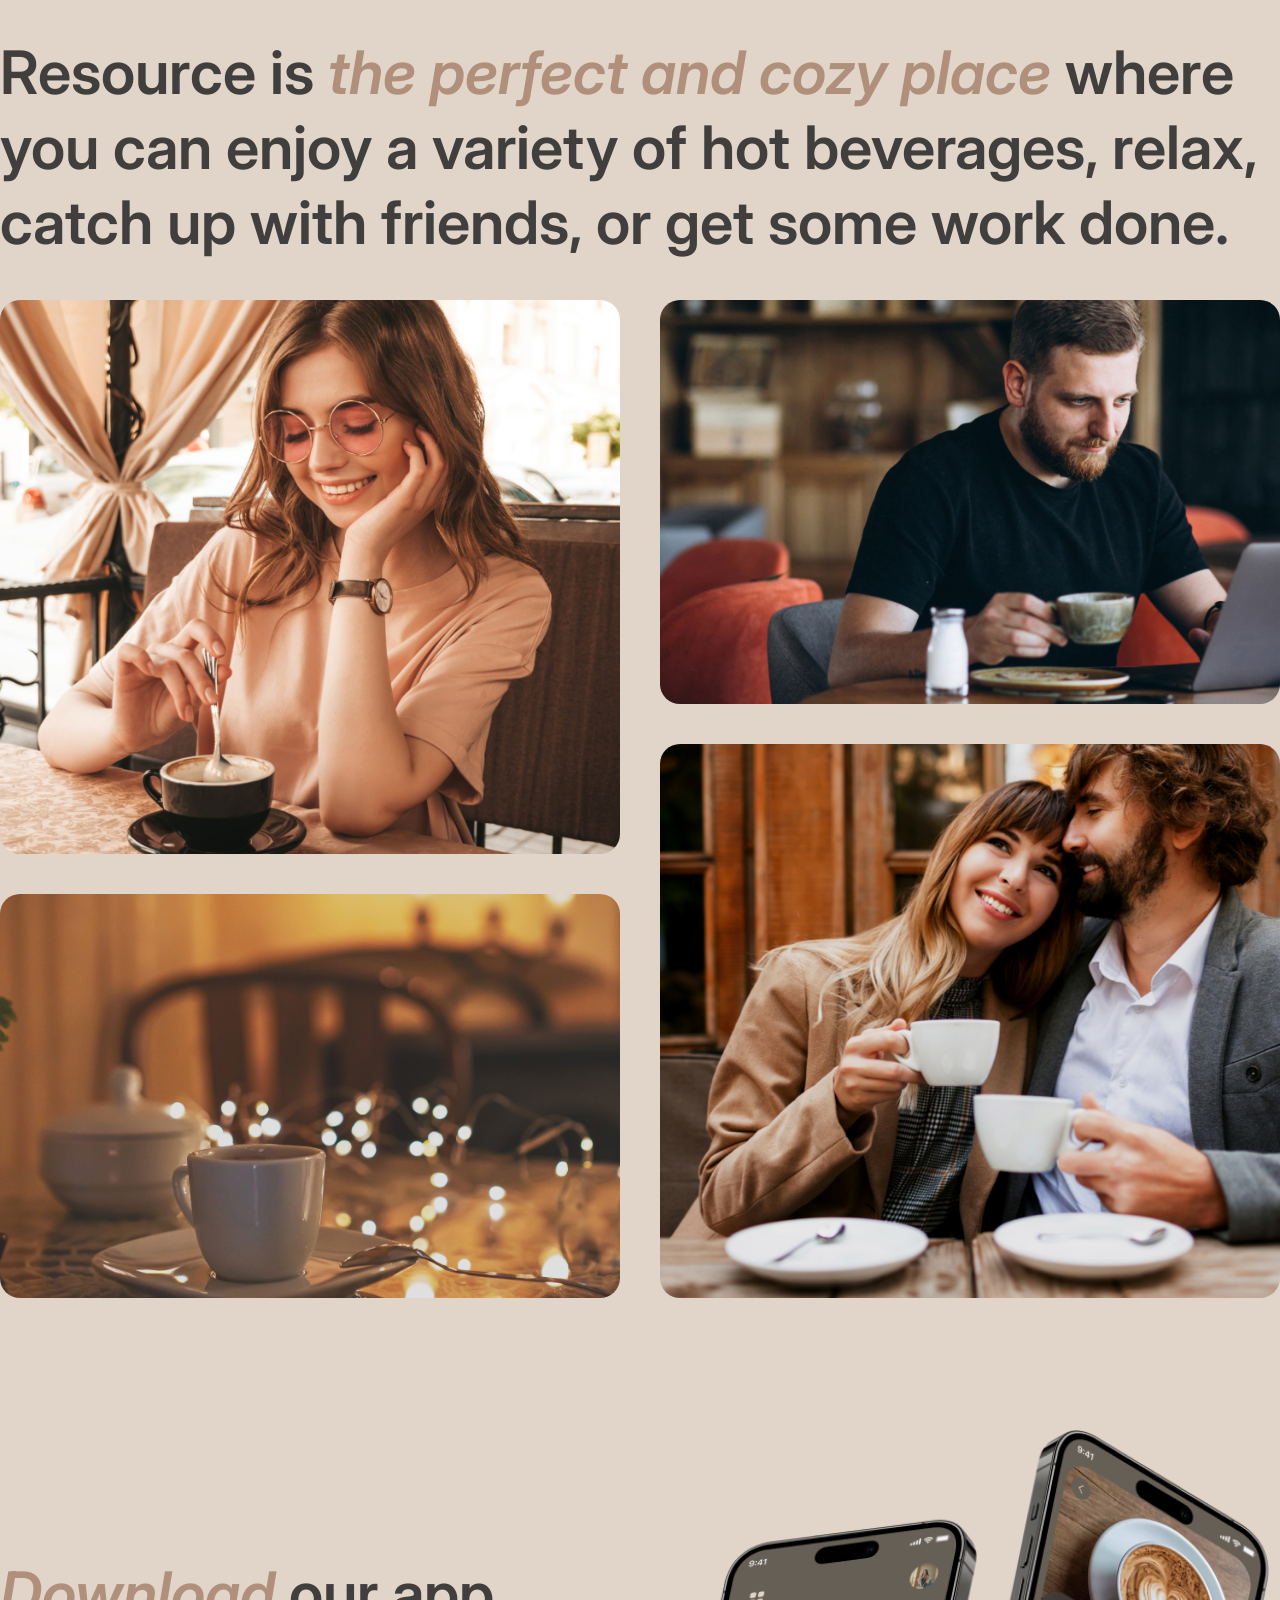
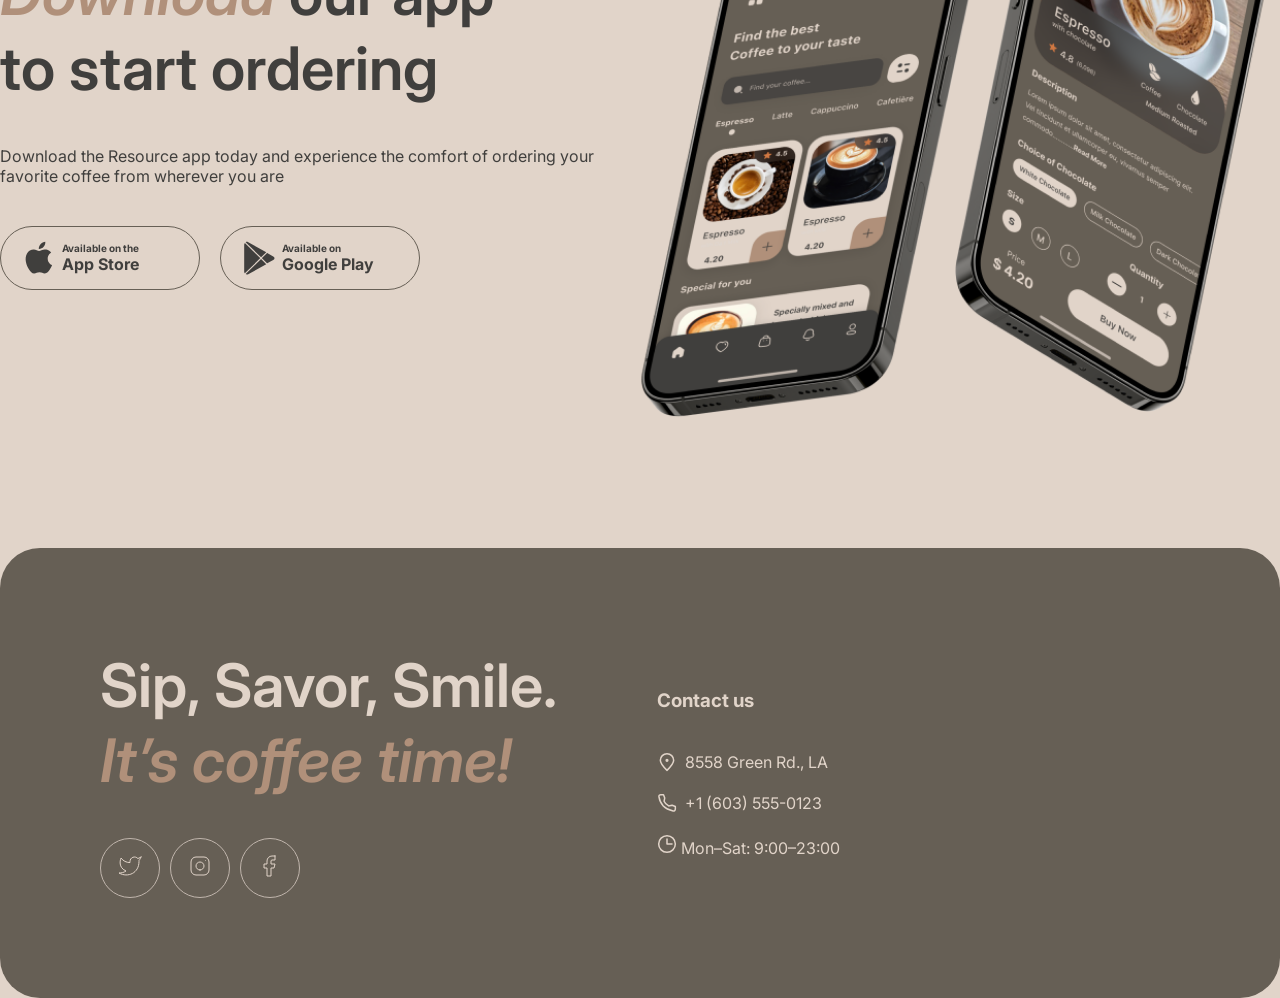
==== commit 630f4557: "feat: add nav for 768" ====
--- a/index.html
+++ b/index.html
@@ -13,11 +13,11 @@
         })();
     </script>
     <link rel="icon" type="image/x-icon" href="favicon.ico">
-    <!-- <link rel="preconnect" href="https://fonts.googleapis.com">
+    <link rel="preconnect" href="https://fonts.googleapis.com">
     <link rel="preconnect" href="https://fonts.gstatic.com" crossorigin>
     <link
         href="https://fonts.googleapis.com/css2?family=Inter:ital,opsz,wght@0,14..32,100..900;1,14..32,100..900&display=swap"
-        rel="stylesheet"> -->
+        rel="stylesheet">
     <link rel="stylesheet" href="style.css">
     <title>Document</title>
 </head>
@@ -39,6 +39,22 @@
                     <li class="nav-item"><a href="#app">Mobile app</a></li>
                     <li class="nav-item"><a href="#contacts">Contact us</a></li>
                 </ul>
+                <a class="menu-btn menu-btn-tablet" href="catalog.html">Menu <svg width="20" height="20" viewBox="0 0 20 20" fill="none"
+                        xmlns="http://www.w3.org/2000/svg">
+
+                        <path
+                            d="M14.167 9.76667V11.6667C14.167 14.8883 11.5553 17.5 8.33366 17.5C5.112 17.5 2.50033 14.8883 2.50033 11.6667V9.76667C2.50033 9.4353 2.76896 9.16667 3.10033 9.16667H13.567C13.8984 9.16667 14.167 9.4353 14.167 9.76667Z"
+                            stroke="currentColor" stroke-width="1.5" stroke-linecap="round" stroke-linejoin="round" />
+                        <path
+                            d="M10.0003 7.50008C10.0003 6.66675 10.5956 5.83341 11.786 5.83341C13.101 5.83341 14.167 4.76743 14.167 3.45246V2.91675"
+                            stroke="currentColor" stroke-width="1.5" stroke-linecap="round" stroke-linejoin="round" />
+                        <path
+                            d="M6.66634 7.5V7.08333C6.66634 5.70262 7.78563 4.58333 9.16634 4.58333C10.0868 4.58333 10.833 3.83714 10.833 2.91667V2.5"
+                            stroke="currentColor" stroke-width="1.5" stroke-linecap="round" stroke-linejoin="round" />
+                        <path
+                            d="M13.333 9.16675H15.4163C16.5669 9.16675 17.4997 10.0995 17.4997 11.2501C17.4997 12.4007 16.5669 13.3334 15.4163 13.3334H14.1663"
+                            stroke="currentColor" stroke-width="1.5" stroke-linecap="round" stroke-linejoin="round" />
+                    </svg></a>
             </nav>
             <div class="actions">
                 <div class="theme-switcher">
--- a/style.css
+++ b/style.css
@@ -22,8 +22,7 @@
     box-sizing: border-box;
     padding: 0;
     margin: 0;
-    font-family: sans-serif;
-    /* font-family: "Inter", sans-serif; */
+    font-family: "Inter", sans-serif;
     scroll-behavior: smooth;
 }
 
@@ -161,6 +160,10 @@
     transition: 0.3s all;
 }
 
+.menu-btn-tablet{
+    display: none;
+}
+
 .hero {
     padding: 0;
 }
@@ -519,6 +522,10 @@
         padding-left: 60px;
     }
 
+    .header.container{
+        position: relative;
+    }
+
     .nav {
         position: absolute;
         top: 100%;
@@ -528,6 +535,21 @@
         padding: 40px;
         display: none;
         z-index: 10;
+    }
+
+    .nav.active{
+       top: 0; 
+       display: flex;
+       width: 100vw;
+               top: 60px;
+        height: calc(100wh - 40px);
+    }
+
+    .nav-list{
+        flex-direction: column;
+        align-items: center;
+        width: 100%;
+
     }
 
     .menu-btn {
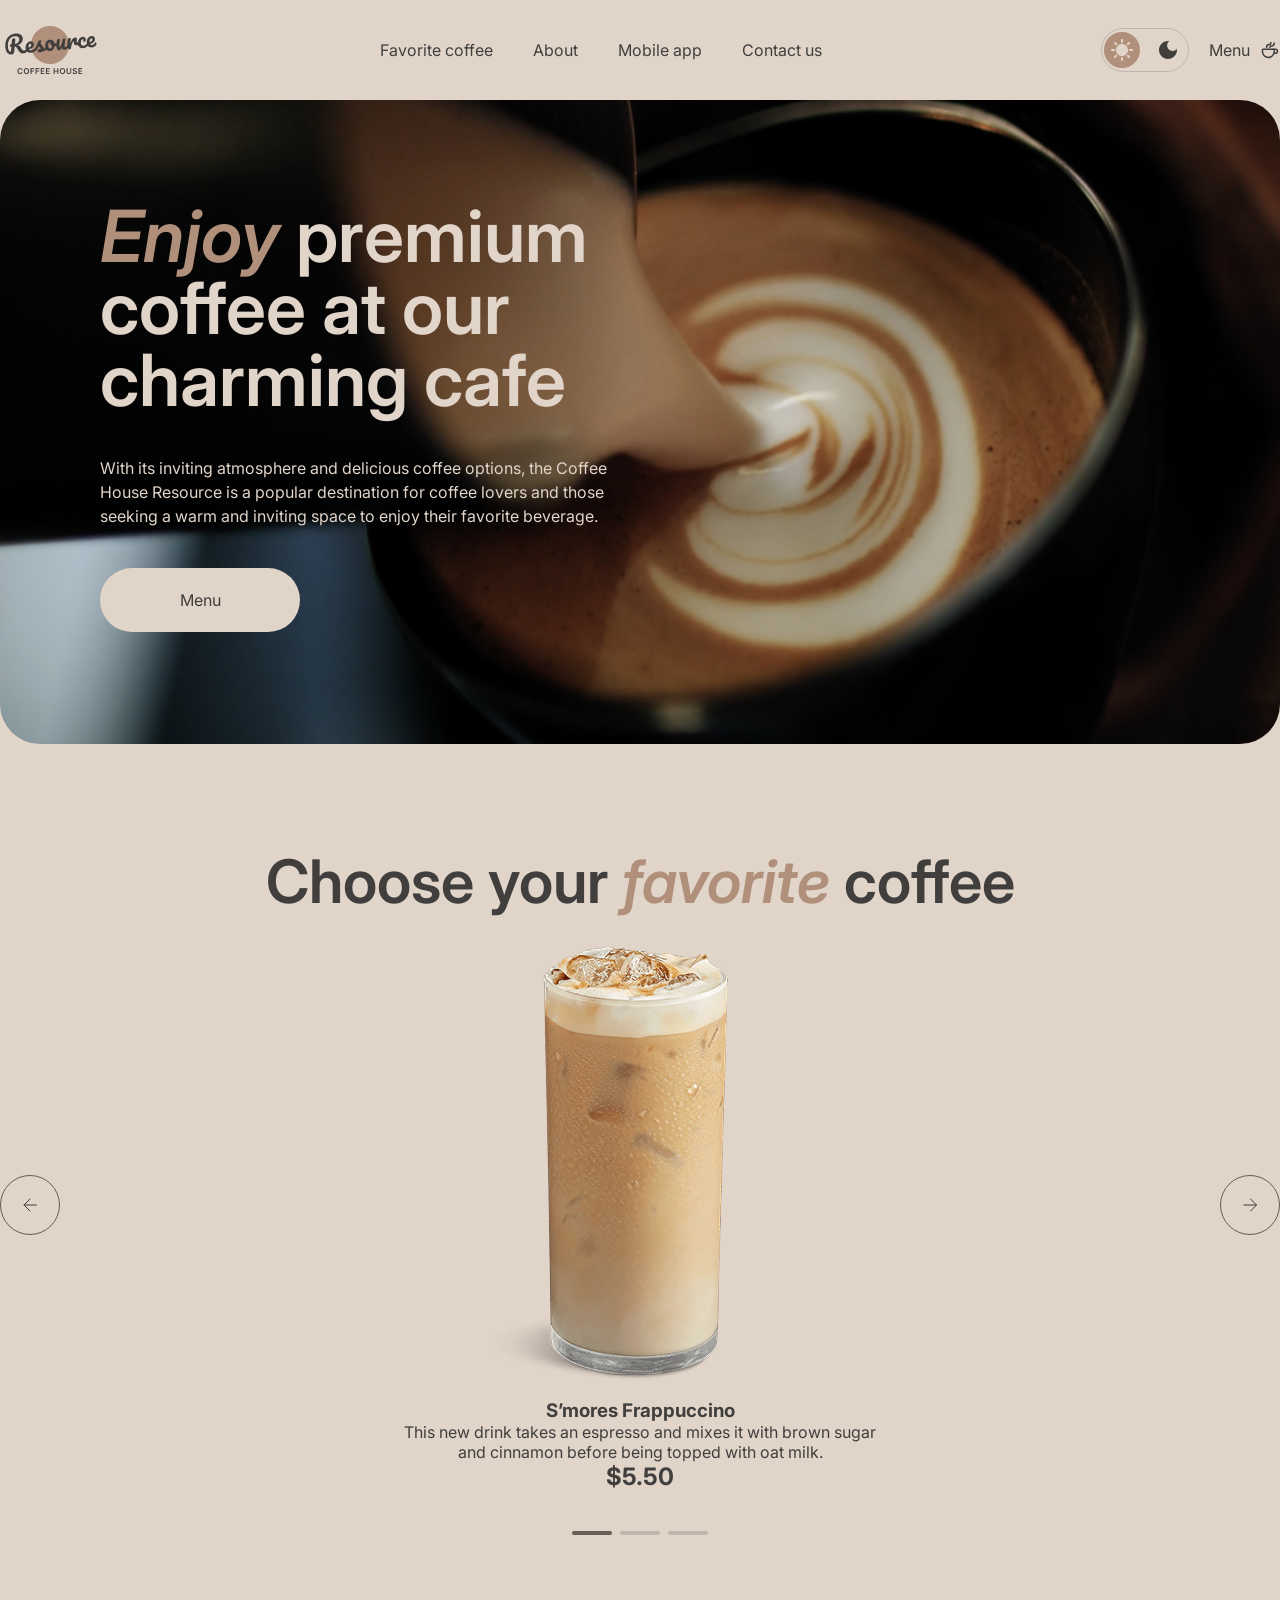
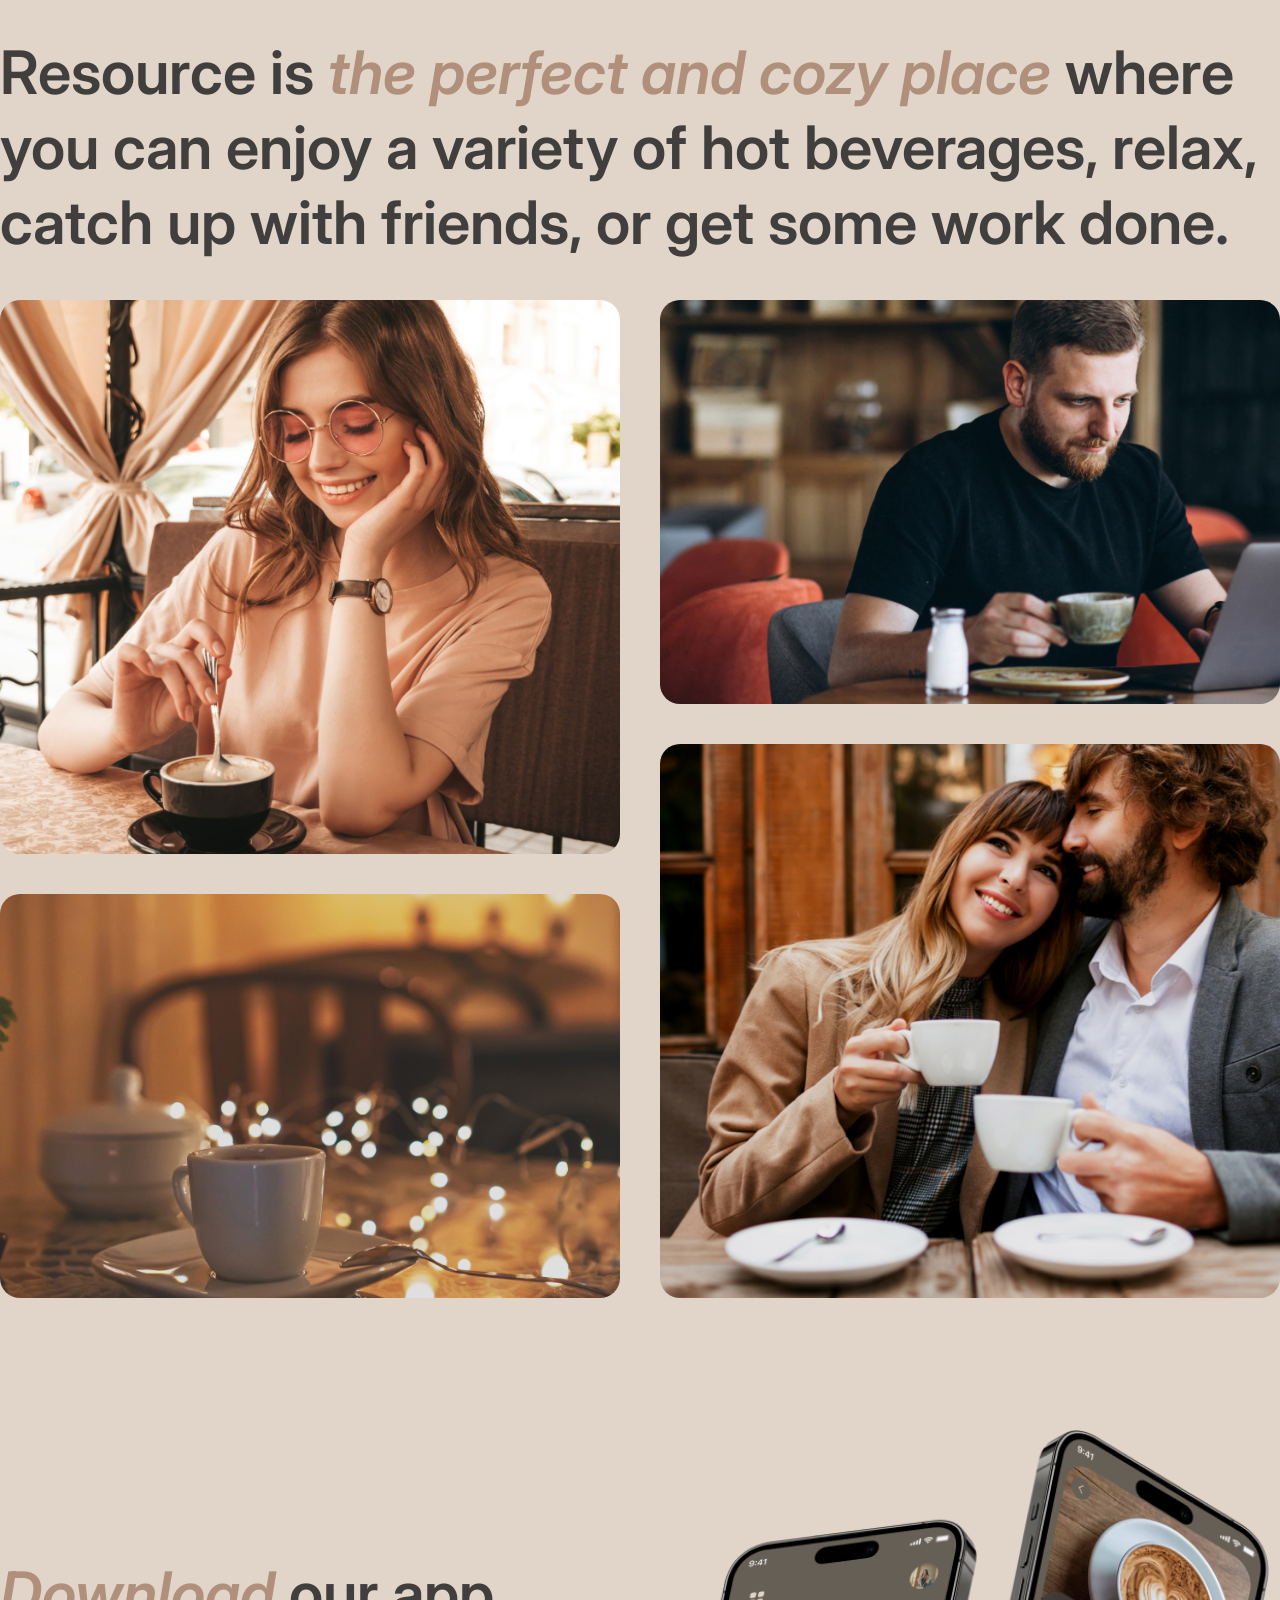
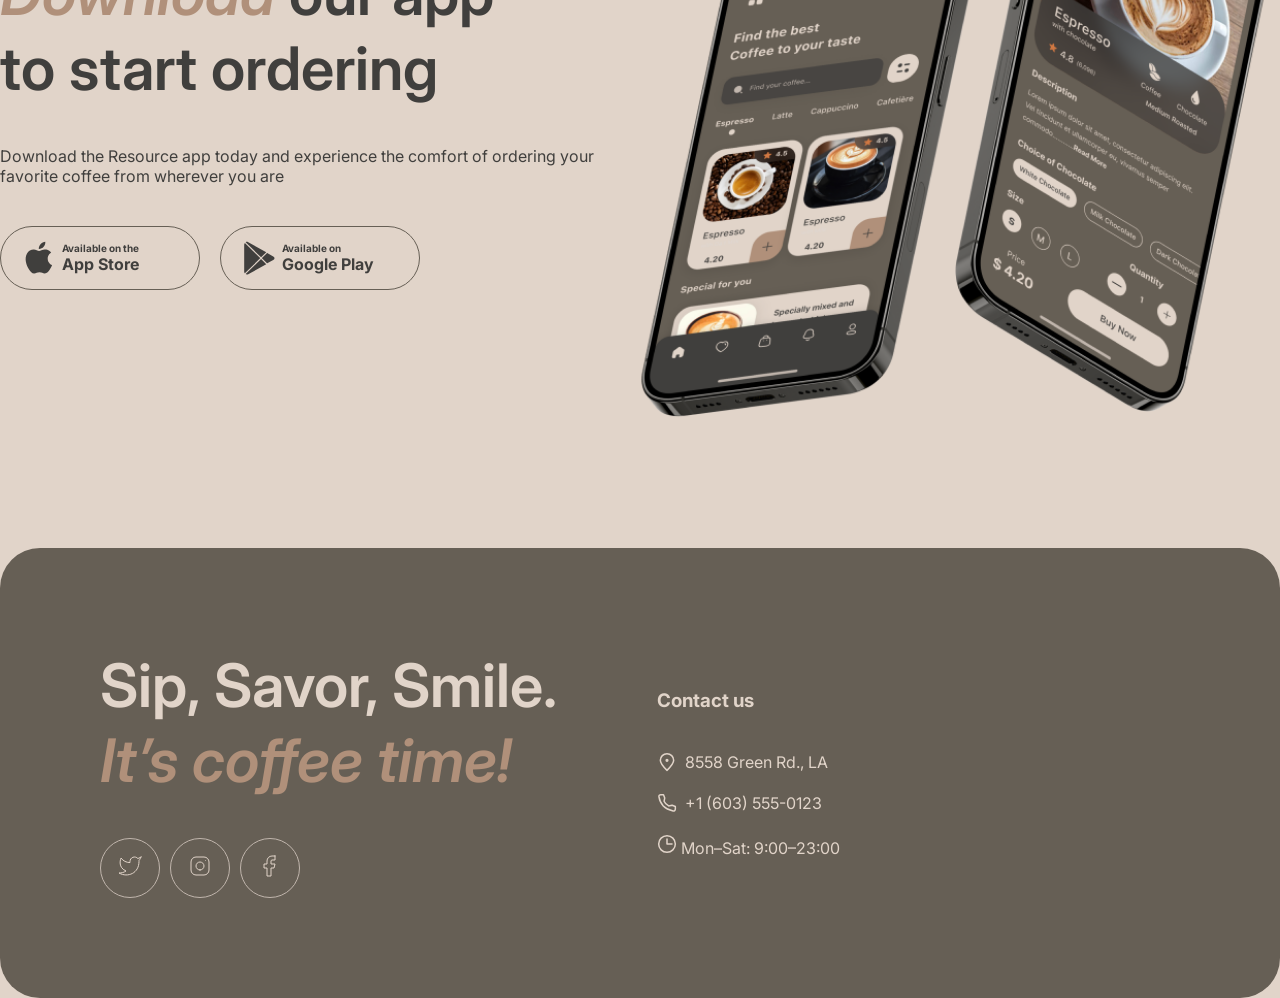
==== commit c06d8053: "feat: add cards" ====
--- a/index.html
+++ b/index.html
@@ -34,9 +34,9 @@
             </div>
             <nav class="nav">
                 <ul class="nav-list">
-                    <li class="nav-item"><a href="#choose">Favorite coffee</a></li>
-                    <li class="nav-item"><a href="#about">About</a></li>
-                    <li class="nav-item"><a href="#app">Mobile app</a></li>
+                    <li class="nav-item"><a href="index.html#choose">Favorite coffee</a></li>
+                    <li class="nav-item"><a href="index.html#about">About</a></li>
+                    <li class="nav-item"><a href="index.html#app">Mobile app</a></li>
                     <li class="nav-item"><a href="#contacts">Contact us</a></li>
                 </ul>
                 <a class="menu-btn menu-btn-tablet" href="catalog.html">Menu <svg width="20" height="20" viewBox="0 0 20 20" fill="none"
--- a/style.css
+++ b/style.css
@@ -23,7 +23,15 @@
     padding: 0;
     margin: 0;
     font-family: "Inter", sans-serif;
-    scroll-behavior: smooth;
+}
+
+html{
+  scroll-behavior: smooth;
+}
+
+html.no-scroll{
+    overflow: hidden;
+    scroll-behavior: auto;
 }
 
 .container {
@@ -160,7 +168,7 @@
     transition: 0.3s all;
 }
 
-.menu-btn-tablet{
+.menu-btn-tablet {
     display: none;
 }
 
@@ -222,21 +230,28 @@
 
 .slider-wrapper {
     width: 100%;
+    display: flex;
     justify-content: space-between;
+
 }
 
 .slider-card-wrapper {
+    width: 100%;
     max-width: 480px;
     overflow: hidden;
-}
-
-.slider-track{
+    flex-shrink: 0;
+}
+
+.slider-track {
     display: flex;
     transition: 0.3s ease;
 }
 
 .slider-card {
-flex: 0 0 100%;
+    flex: 0 0 100%;
+    min-width: 0;
+    max-width: 480px;
+
 }
 
 .slider-image {
@@ -273,6 +288,15 @@
 
 .control-active {
     background-color: var(--bord-inverse);
+}
+
+
+.slider-title,
+.descr,
+.price {
+    max-width: 100%;
+    overflow-wrap: break-word; 
+    word-wrap: break-word;
 }
 
 .arrow-left,
@@ -296,6 +320,7 @@
     background-color: var(--bc-container);
     color: var(--text-inverse);
 }
+
 
 .contacts-link:hover {
     border-bottom: 1px solid var(--text-inverse);
@@ -470,11 +495,11 @@
     position: relative;
 }
 
-.hamburger.active span:first-child{
+.hamburger.active span:first-child {
     transform: translateY(-8px) rotate(45deg);
 }
 
-.hamburger.active span:nth-child(2){
+.hamburger.active span:nth-child(2) {
     transform: translateY(6px)rotate(-45deg);
 }
 
@@ -491,8 +516,8 @@
     transition: 0.3s all ease;
 }
 
-.hamburger span:first-child{
-top: 66%;
+.hamburger span:first-child {
+    top: 66%;
 }
 
 
@@ -522,7 +547,7 @@
         padding-left: 60px;
     }
 
-    .header.container{
+    .header .container {
         position: relative;
     }
 
@@ -537,23 +562,43 @@
         z-index: 10;
     }
 
-    .nav.active{
-       top: 0; 
-       display: flex;
-       width: 100vw;
-               top: 60px;
-        height: calc(100wh - 40px);
-    }
-
-    .nav-list{
+    .nav.active {
+        display: flex;
+        flex-direction: column;
+        width: 100vw;
+        top: 100px;
+        height: calc(100vh - 100px);
+        align-items: center;
+  
+    }
+
+    .nav-list {
         flex-direction: column;
         align-items: center;
+        gap: 60px;
         width: 100%;
-
+        font-size: 32px;
+        font-weight: 600;
+        line-height: 125%;
     }
 
     .menu-btn {
         display: none;
+    }
+
+    .menu-btn-tablet {
+        display: flex;
+        justify-content: center;
+        align-items: center;
+        font-size: 32px;
+        font-weight: 600;
+        line-height: 125%;
+        margin-top: 100px;
+    }
+
+    .menu-btn-tablet svg{
+        width: 40px;
+        height: 40px;
     }
 
     .hamburger {
@@ -773,7 +818,7 @@
     flex-direction: column;
     justify-content: space-between;
     width: 100%;
-    
+
     border-radius: 40px;
     overflow: hidden;
     background: var(--bc-primary);
